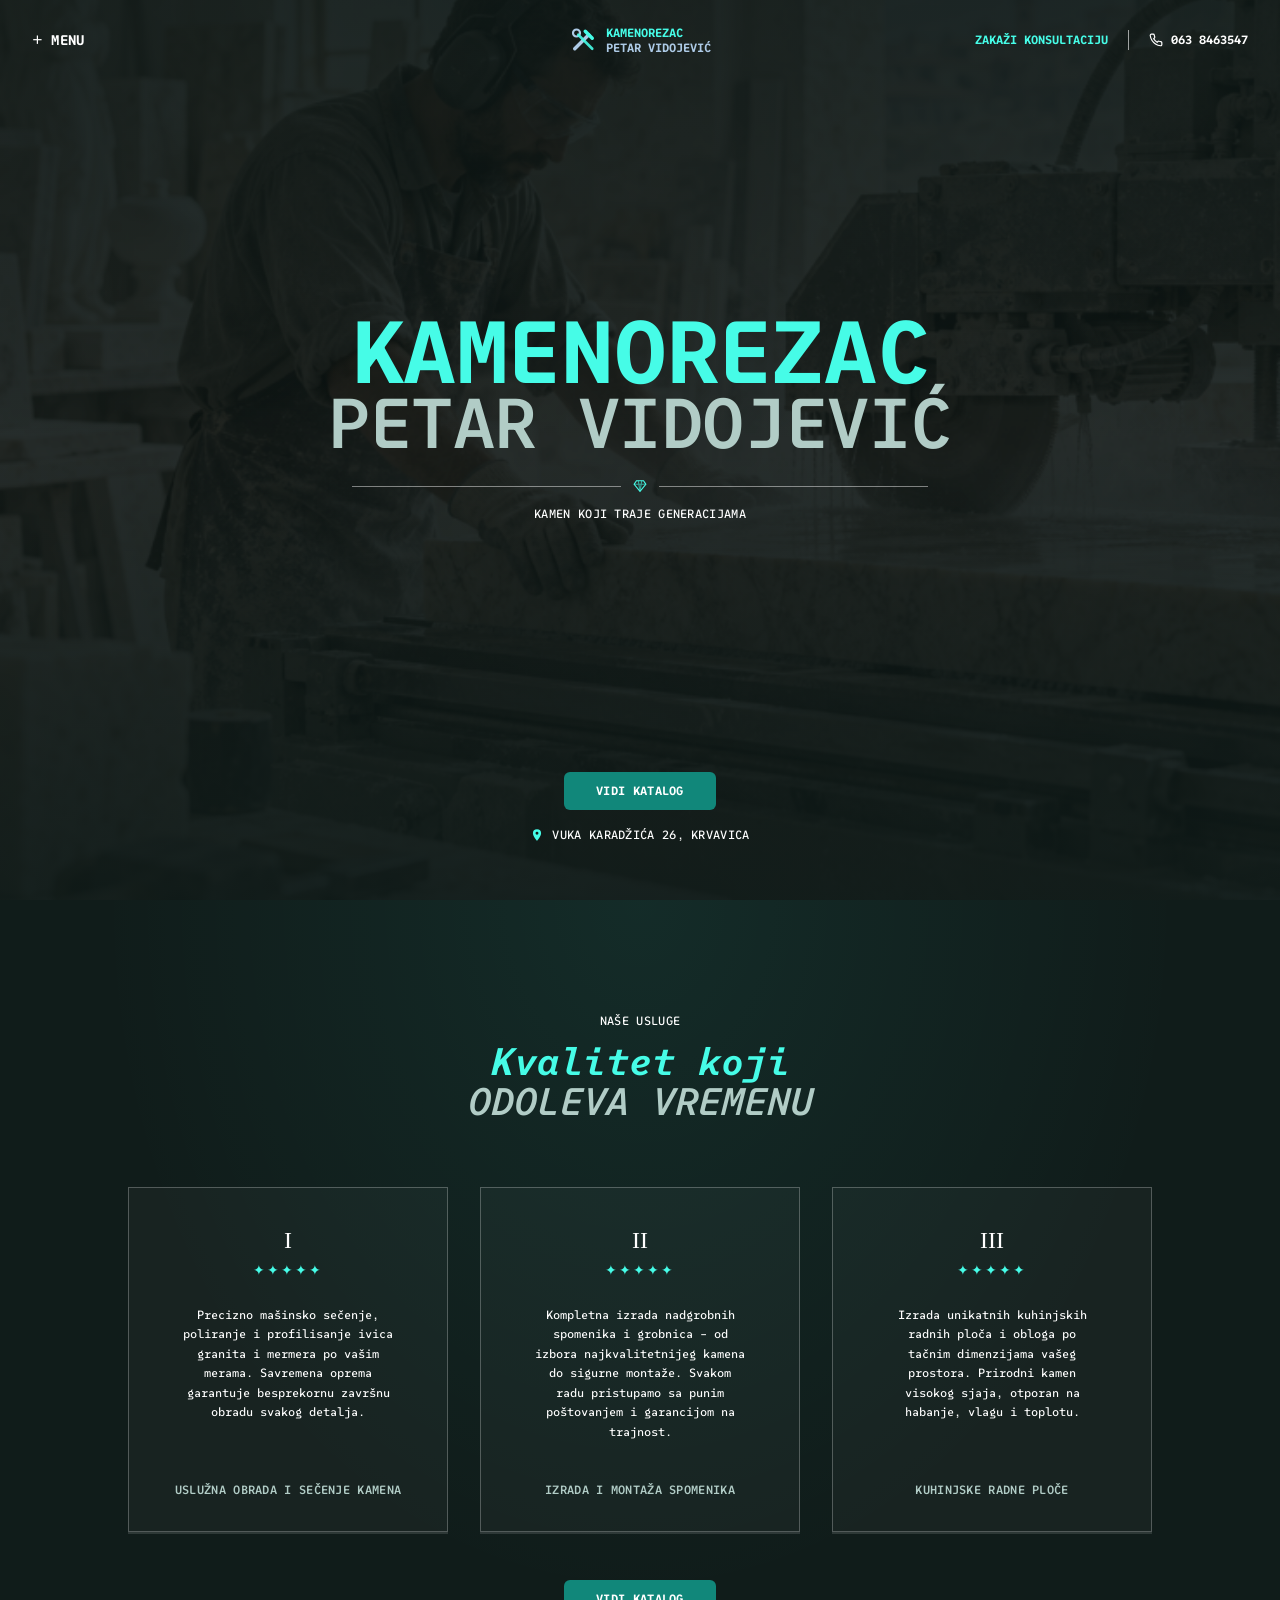
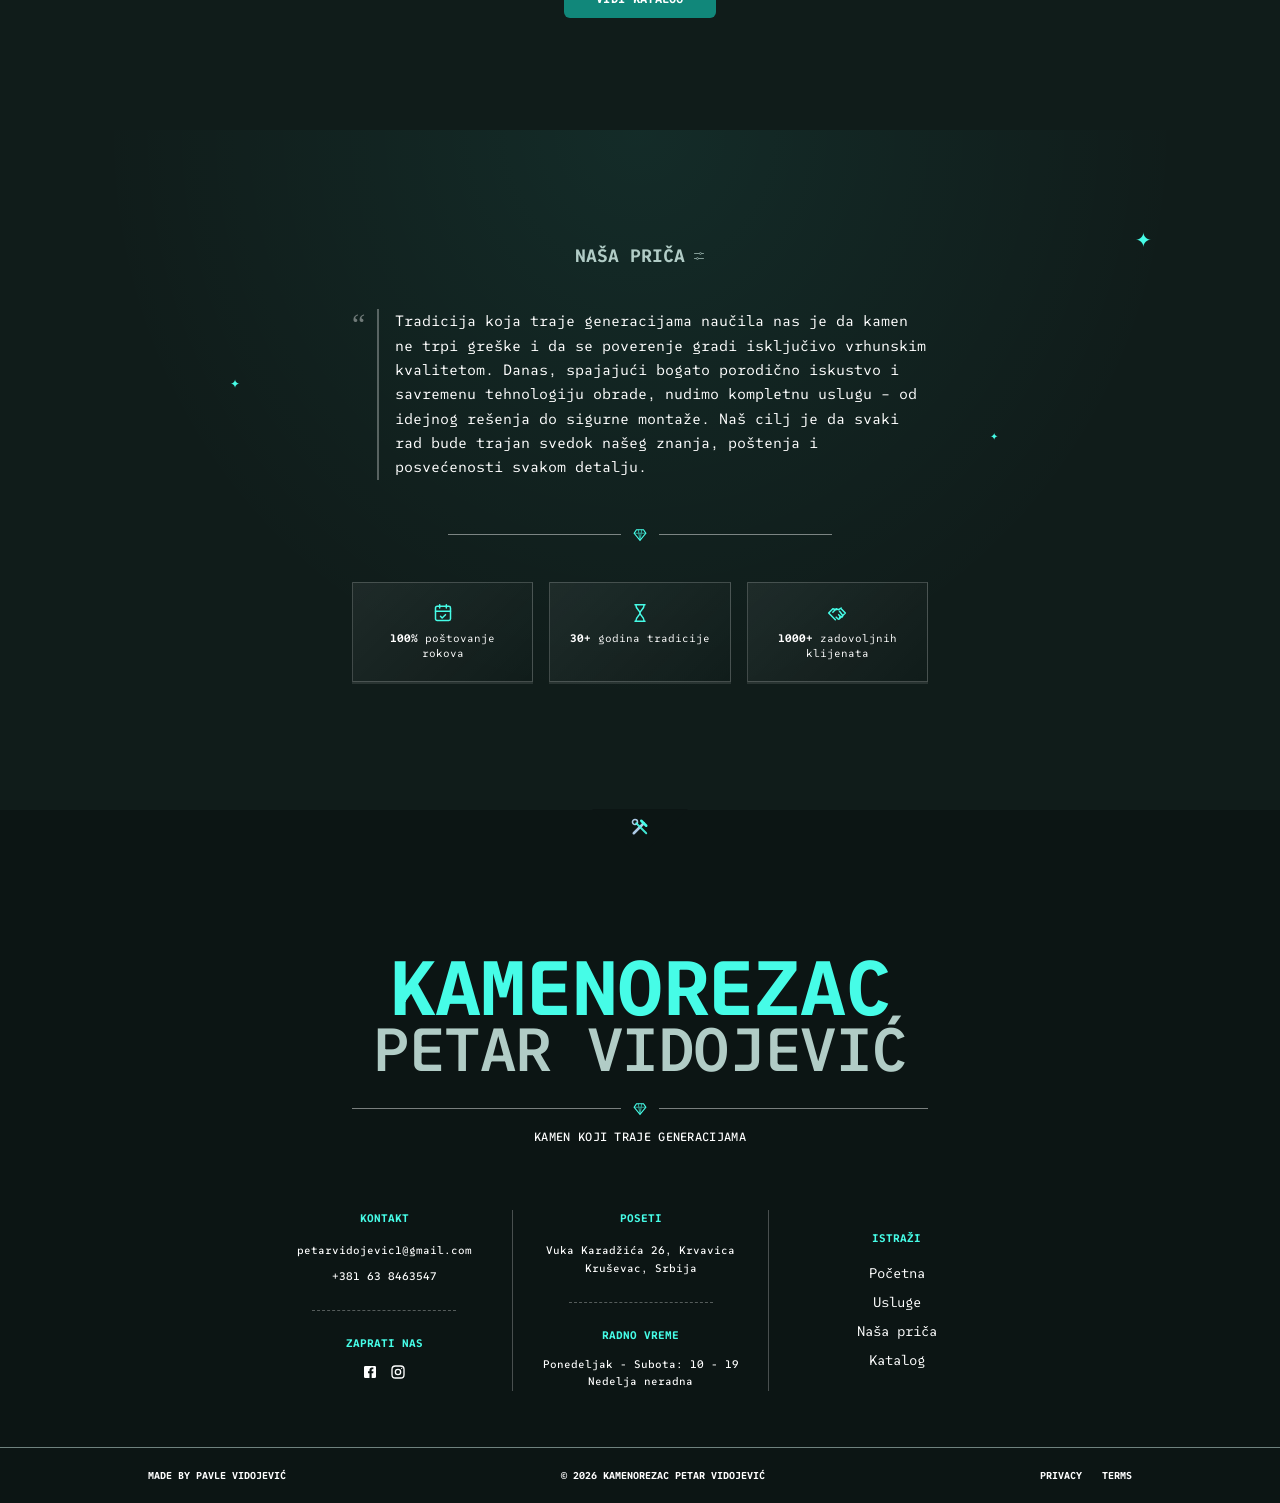
==== index.html @ 4278f251 "Initial Commit" ====
<!DOCTYPE html>
<html lang="sr">
<head>
  <meta charset="UTF-8">
  <meta name="viewport" content="width=device-width, initial-scale=1">
  <title>Kamenorezac Petar Vidojević | Krvavica</title>
  <meta name="description" content="Kamenorezačka radnja Petar Vidojević – kamen koji traje generacijama. Vuka Karadžića 26, Krvavica.">
  <link rel="preconnect" href="https://fonts.googleapis.com">
  <link rel="preconnect" href="https://fonts.gstatic.com" crossorigin>
  <link href="https://fonts.googleapis.com/css2?family=SUSE+Mono:ital,wght@0,100..800;1,100..800&display=swap" rel="stylesheet">
  <link rel="stylesheet" href="css/style.css">
</head>
<body>
<svg class="sprite" aria-hidden="true" focusable="false">
  <symbol id="i-phone" viewBox="0 0 24 24" fill="none" stroke="currentColor" stroke-width="2"><path d="M22 16.9v3a2 2 0 0 1-2.2 2 19.8 19.8 0 0 1-8.6-3.1 19.5 19.5 0 0 1-6-6A19.8 19.8 0 0 1 2.1 4.2 2 2 0 0 1 4.1 2h3a2 2 0 0 1 2 1.7c.1 1 .4 1.9.7 2.8a2 2 0 0 1-.5 2.1L8 9.9a16 16 0 0 0 6 6l1.3-1.3a2 2 0 0 1 2.1-.4c.9.3 1.8.6 2.8.7a2 2 0 0 1 1.7 2z"/></symbol>
  <symbol id="i-diamond" viewBox="0 0 24 24" fill="none" stroke="currentColor" stroke-width="2"><path d="M6 3h12l4 6-10 12L2 9z"/><path d="M2 9h20M9 3l3 18M15 3l-3 18" opacity=".6"/></symbol>
  <symbol id="i-tools" viewBox="0 0 32 32" fill="none" stroke-linecap="round"><path d="M6 26 22 10" stroke="#ADCAE6" stroke-width="4"/><path d="M18 6l8 8" stroke="#46FCE7" stroke-width="4"/><circle cx="8" cy="8" r="4" stroke="#ADCAE6" stroke-width="2.5"/><path d="M26 26 10 10" stroke="#46FCE7" stroke-width="3" opacity=".9"/></symbol>
  <symbol id="i-pin" viewBox="0 0 24 24" fill="currentColor"><path d="M12 2a7 7 0 0 0-7 7c0 5 7 13 7 13s7-8 7-13a7 7 0 0 0-7-7zm0 9.5A2.5 2.5 0 1 1 12 6.5a2.5 2.5 0 0 1 0 5z"/></symbol>
  <symbol id="i-back" viewBox="0 0 24 24" fill="none" stroke="currentColor" stroke-width="2" stroke-linecap="round" stroke-linejoin="round"><path d="M9 14 4 9l5-5"/><path d="M4 9h10a6 6 0 0 1 0 12h-3"/></symbol>
  <symbol id="i-sliders" viewBox="0 0 24 24" fill="none" stroke="currentColor" stroke-width="2" stroke-linecap="round"><path d="M3 7h10M17 7h4M3 17h4M11 17h10"/><circle cx="15" cy="7" r="2"/><circle cx="9" cy="17" r="2"/></symbol>
  <symbol id="i-calendar" viewBox="0 0 24 24" fill="none" stroke="currentColor" stroke-width="1.8" stroke-linecap="round" stroke-linejoin="round"><rect x="3" y="4" width="18" height="17" rx="2"/><path d="M8 2v4M16 2v4M3 10h18M9 16l2 2 4-4"/></symbol>
  <symbol id="i-hourglass" viewBox="0 0 24 24" fill="none" stroke="currentColor" stroke-width="1.8" stroke-linecap="round" stroke-linejoin="round"><path d="M6 2h12M6 22h12M7 2c0 6 5 7 5 10s-5 4-5 10M17 2c0 6-5 7-5 10s5 4 5 10"/></symbol>
  <symbol id="i-handshake" viewBox="0 0 24 24" fill="none" stroke="currentColor" stroke-width="1.8" stroke-linecap="round" stroke-linejoin="round"><path d="M11 17l2 2a1.4 1.4 0 0 0 2-2M14 14l2.5 2.5a1.4 1.4 0 0 0 2-2L15 10M7 11l4-4 3 1 3-2M2 12l5-5 4 1M22 12l-5-5M2 12l8 8M22 12l-6 6"/></symbol>
  <symbol id="i-fb" viewBox="0 0 24 24" fill="currentColor"><path d="M5 3h14a2 2 0 0 1 2 2v14a2 2 0 0 1-2 2h-4.5v-7h2.3l.4-3h-2.7V9.3c0-.9.3-1.4 1.5-1.4H17V5.2c-.3 0-1.1-.1-2.1-.1-2.2 0-3.700 1.300-3.700 3.800V11H9v3h2.200v7H5a2 2 0 0 1-2-2V5a2 2 0 0 1 2-2z"/></symbol>
  <symbol id="i-ig" viewBox="0 0 24 24" fill="none" stroke="currentColor" stroke-width="2"><rect x="3" y="3" width="18" height="18" rx="5"/><circle cx="12" cy="12" r="4"/><circle cx="17.5" cy="6.5" r="1" fill="currentColor" stroke="none"/></symbol>
</svg>
  <header class="nav">
    <nav class="nav__inner" aria-label="Glavna navigacija">
      <button id="menu-btn" class="nav__menu-btn" type="button" aria-expanded="false" aria-controls="menu-panel">
        <span class="nav__plus" aria-hidden="true">+</span><span>Menu</span>
      </button>

      <a href="#top" class="logo" aria-label="Kamenorezac Petar Vidojević – početak">
        <svg class="icon" aria-hidden="true"><use href="#i-tools"/></svg>
        <span class="logo__text"><span class="logo__l1">Kamenorezac</span><span class="logo__l2">Petar Vidojević</span></span>
      </a>

      <div class="nav__right">
        <span class="nav__book">Zakaži konsultaciju</span>
        <span class="nav__sep" aria-hidden="true"></span>
        <a href="tel:+381638463547" class="nav__phone"><svg class="icon" aria-hidden="true"><use href="#i-phone"/></svg> 063 8463547</a>
      </div>
      <a href="tel:+381638463547" class="nav__phone-icon" aria-label="Pozovi 063 8463547"><svg class="icon" aria-hidden="true"><use href="#i-phone"/></svg></a>
    </nav>
  </header>

  <aside id="menu-panel" class="drawer" aria-hidden="true" aria-label="Meni">
    <div class="drawer__head">
      <span class="nav__menu-btn"><span class="nav__plus" aria-hidden="true">+</span> Menu</span>
      <button id="menu-close" class="drawer__close" type="button" aria-label="Zatvori meni"><svg class="icon" aria-hidden="true"><use href="#i-back"/></svg></button>
    </div>
    <ul class="drawer__list">
      <li class="menu-link"><a href="#usluge">Usluge</a></li>
      <li class="menu-link"><a href="#nasaprica">Naša priča</a></li>
      <li class="menu-link"><a href="#kontakt">Kontakt</a></li>
      <li class="menu-link"><a href="katalog.html">Katalog</a></li>
    </ul>
  </aside>

  <main id="top">

    <section class="hero">
      <img src="images/hero.png" alt="Kamenorezac Petar Vidojević seče kamenu ploču na mašini" class="hero__img">
      <div class="hero__shade"></div>

      <div class="hero__content">
        <h1 class="brand-title"><span class="brand-title__l1">Kamenorezac</span><span class="brand-title__l2">Petar Vidojević</span></h1>
        <div class="divider" aria-hidden="true"><svg class="icon" aria-hidden="true"><use href="#i-diamond"/></svg></div>
        <p class="tagline">Kamen koji traje generacijama</p>
      </div>

      <div class="hero__bottom">
        <a href="katalog.html" class="btn">Vidi katalog</a>
        <p class="hero__place"><svg class="icon" aria-hidden="true"><use href="#i-pin"/></svg> Vuka Karadžića 26, Krvavica</p>
      </div>
    </section>

    <section id="usluge" class="section">
      <div class="glow" aria-hidden="true"></div>
      <div class="container">
        <header class="section-head">
          <p class="eyebrow">Naše usluge</p>
          <h2 class="heading-italic"><span>Kvalitet koji</span><span>odoleva vremenu</span></h2>
        </header>
        <div class="services">
        <article class="card service">
          <span class="service__num" aria-hidden="true">I</span>
          <span class="service__stars" aria-hidden="true">✦✦✦✦✦</span>
          <p class="service__text">Precizno mašinsko sečenje, poliranje i profilisanje ivica granita i mermera po vašim merama. Savremena oprema garantuje besprekornu završnu obradu svakog detalja.</p>
          <h3 class="service__title">Uslužna obrada i sečenje kamena</h3>
        </article>
        <article class="card service">
          <span class="service__num" aria-hidden="true">II</span>
          <span class="service__stars" aria-hidden="true">✦✦✦✦✦</span>
          <p class="service__text">Kompletna izrada nadgrobnih spomenika i grobnica – od izbora najkvalitetnijeg kamena do sigurne montaže. Svakom radu pristupamo sa punim poštovanjem i garancijom na trajnost.</p>
          <h3 class="service__title">Izrada i montaža spomenika</h3>
        </article>
        <article class="card service">
          <span class="service__num" aria-hidden="true">III</span>
          <span class="service__stars" aria-hidden="true">✦✦✦✦✦</span>
          <p class="service__text">Izrada unikatnih kuhinjskih radnih ploča i obloga po tačnim dimenzijama vašeg prostora. Prirodni kamen visokog sjaja, otporan na habanje, vlagu i toplotu.</p>
          <h3 class="service__title">Kuhinjske radne ploče</h3>
        </article>
        </div>
        <div class="section-cta"><a href="katalog.html" class="btn">Vidi katalog</a></div>
      </div>
    </section>

    <section id="nasaprica" class="section story">
      <div class="glow" aria-hidden="true"></div>
      <span class="spark spark--1" aria-hidden="true">✦</span>
      <span class="spark spark--2" aria-hidden="true">✦</span>
      <span class="spark spark--3" aria-hidden="true">✦</span>
      <div class="container">
        <h2 class="story__title">Naša priča <svg class="icon" aria-hidden="true"><use href="#i-sliders"/></svg></h2>
        <div class="story__wrap">
          <span class="story__mark" aria-hidden="true">“</span>
          <blockquote class="story__quote">Tradicija koja traje generacijama naučila nas je da kamen ne trpi greške i da se poverenje gradi isključivo vrhunskim kvalitetom. Danas, spajajući bogato porodično iskustvo i savremenu tehnologiju obrade, nudimo kompletnu uslugu – od idejnog rešenja do sigurne montaže. Naš cilj je da svaki rad bude trajan svedok našeg znanja, poštenja i posvećenosti svakom detalju.</blockquote>
        </div>
        <div class="divider divider--narrow" aria-hidden="true"><svg class="icon" aria-hidden="true"><use href="#i-diamond"/></svg></div>
        <div class="stats">
        <div class="stat"><svg class="icon" aria-hidden="true"><use href="#i-calendar"/></svg><p><strong>100%</strong> poštovanje rokova</p></div>
        <div class="stat"><svg class="icon" aria-hidden="true"><use href="#i-hourglass"/></svg><p><strong>30+</strong> godina tradicije</p></div>
        <div class="stat"><svg class="icon" aria-hidden="true"><use href="#i-handshake"/></svg><p><strong>1000+</strong> zadovoljnih klijenata</p></div>
        </div>
      </div>
    </section>
  </main>

  <footer id="kontakt" class="footer">
    <div class="footer__notch" aria-hidden="true"><svg class="icon" aria-hidden="true"><use href="#i-tools"/></svg></div>

    <div class="footer__top">
      <div class="footer__brand">
        <p class="brand-title brand-title--sm"><span class="brand-title__l1">Kamenorezac</span><span class="brand-title__l2">Petar Vidojević</span></p>
        <div class="divider" aria-hidden="true"><svg class="icon" aria-hidden="true"><use href="#i-diamond"/></svg></div>
        <p class="tagline">Kamen koji traje generacijama</p>
      </div>

      <div class="footer__cols">
        <div class="footer__col">
          <h2 class="footer__label">Kontakt</h2>
          <a href="mailto:petarvidojevic1@gmail.com" class="footer__text">petarvidojevic1@gmail.com</a>
          <a href="tel:+381638463547" class="footer__text">+381 63 8463547</a>
          <hr class="footer__rule">
          <h2 class="footer__label">Zaprati nas</h2>
          <div class="footer__social">
            <a href="#" aria-label="Facebook"><svg class="icon" aria-hidden="true"><use href="#i-fb"/></svg></a>
            <a href="#" aria-label="Instagram"><svg class="icon" aria-hidden="true"><use href="#i-ig"/></svg></a>
          </div>
        </div>

        <div class="footer__col">
          <h2 class="footer__label">Poseti</h2>
          <address class="footer__text">Vuka Karadžića 26, Krvavica<br>Kruševac, Srbija</address>
          <hr class="footer__rule">
          <h2 class="footer__label">Radno vreme</h2>
          <p class="footer__text">Ponedeljak - Subota: 10 - 19<br>Nedelja neradna</p>
        </div>

        <nav class="footer__col footer__col--center" aria-label="Istraži">
          <h2 class="footer__label">Istraži</h2>
          <ul class="footer__nav">
            <li><a href="#top">Početna</a></li>
            <li><a href="#usluge">Usluge</a></li>
            <li><a href="#nasaprica">Naša priča</a></li>
            <li><a href="katalog.html">Katalog</a></li>
          </ul>
        </nav>
      </div>
    </div>

    <div class="footer__bar">
      <div class="footer__bar-inner">
        <span>Made by Pavle Vidojević</span>
        <span>© <span id="year">2026</span> Kamenorezac Petar Vidojević</span>
        <span class="footer__links"><a href="#">Privacy</a><a href="#">Terms</a></span>
      </div>
    </div>
  </footer>

  <script src="js/main.js"></script>
</body>
</html>
---- css/style.css ----
/* ==========================================================
   Kamenorezac Petar Vidojević – zajednički stilovi + Home
   ========================================================== */

:root {
  --aqua: #46FCE7;
  --pine: #1C3531;
  --ink: #101C1A;
  --mist: #B1CCC6;
  --sky: #ADCAE6;
  --btn: #11877A;
  --footer: #0C1514;
  --line: rgba(255, 255, 255, .25);
}

/* ---------- Reset / osnova ---------- */
*, *::before, *::after { box-sizing: border-box; margin: 0; padding: 0; }
html { scroll-behavior: smooth; }
body {
  min-height: 100vh;
  font-family: 'SUSE Mono', ui-monospace, monospace;
  line-height: 1.5;
  background: var(--pine);
  color: #fff;
}
a { color: inherit; text-decoration: none; transition: color .2s; }
button { font: inherit; color: inherit; background: none; border: 0; cursor: pointer; transition: color .2s; }
a:hover, button:hover { color: var(--aqua); }
ul { list-style: none; }
address { font-style: normal; }
h1, h2, h3 { font-size: inherit; font-weight: inherit; }
hr { border: 0; }
img, svg { display: block; }
section[id] { scroll-margin-top: 80px; }
:focus-visible { outline: 2px solid var(--aqua); outline-offset: 3px; }
.is-current { color: var(--aqua); }

.sprite { position: absolute; width: 0; height: 0; overflow: hidden; }
.icon { width: 1em; height: 1em; flex-shrink: 0; }

/* ---------- Višekratne komponente ---------- */
.section { position: relative; background: var(--ink); }
.glow {
  position: absolute; inset: 0; pointer-events: none;
  background: radial-gradient(ellipse at top, rgba(70, 252, 231, .07), transparent 60%);
}
.container { position: relative; max-width: 72rem; margin: 0 auto; padding: 5rem 1.25rem; }
.section-head { text-align: center; }
.eyebrow { font-size: .6875rem; font-weight: 500; text-transform: uppercase; letter-spacing: .025em; }

.heading-italic { margin-top: .75rem; font-style: italic; line-height: 1.05; }
.heading-italic span { display: block; font-size: clamp(1.6rem, 5vw, 2.4rem); }
.heading-italic span:first-child { font-weight: 700; color: var(--aqua); }
.heading-italic span:last-child { font-weight: 600; text-transform: uppercase; color: var(--mist); }
.heading-italic--lg span { font-size: clamp(1.8rem, 6vw, 3rem); }

.btn {
  display: inline-block; padding: .625rem 2rem; border-radius: 6px;
  background: var(--btn); color: #fff;
  font-size: .75rem; font-weight: 700; text-transform: uppercase; letter-spacing: .025em;
  transition: background .2s, color .2s;
}
.btn:hover { background: var(--aqua); color: var(--ink); }
.section-cta { display: flex; justify-content: center; margin-top: 3rem; }

.divider { display: flex; align-items: center; gap: .75rem; width: 100%; max-width: 28rem; margin-top: 1.5rem; }
.divider::before, .divider::after { content: ""; flex: 1; height: 1px; background: rgba(255, 255, 255, .45); }
.divider .icon { width: .875rem; height: .875rem; color: var(--aqua); }
.divider--narrow { max-width: 24rem; margin: 3rem auto 0; }

.brand-title { font-weight: 700; text-transform: uppercase; line-height: .9; letter-spacing: -.025em; }
.brand-title span { display: block; }
.brand-title__l1 { font-size: clamp(2.1rem, 9.5vw, 5.5rem); color: var(--aqua); }
.brand-title__l2 { font-size: clamp(1.6rem, 7.4vw, 4.4rem); font-weight: 600; color: var(--mist); }
.brand-title--sm .brand-title__l1 { font-size: clamp(2.1rem, 9.5vw, 4.8rem); }
.brand-title--sm .brand-title__l2 { font-size: clamp(1.6rem, 7.4vw, 3.8rem); }
.tagline { margin-top: .75rem; font-size: .75rem; font-weight: 500; text-transform: uppercase; letter-spacing: .025em; }

.card {
  display: flex; flex-direction: column;
  border: 1px solid var(--line); background: rgba(255, 255, 255, .03);
  box-shadow: 0 2px 0 rgba(255, 255, 255, .12);
}

/* ---------- Navigacija (nije fiksirana) ---------- */
.nav { position: absolute; top: 0; left: 0; right: 0; z-index: 50; }
.nav__inner {
  position: relative; display: flex; align-items: center; justify-content: space-between;
  height: 4rem; max-width: 90rem; margin: 0 auto; padding: 0 1.25rem;
}
.nav__menu-btn {
  display: flex; align-items: center; gap: .5rem;
  font-size: .75rem; font-weight: 700; text-transform: uppercase; letter-spacing: .025em;
}
.nav__plus { font-size: 1.125rem; font-weight: 400; line-height: 1; }

.logo { position: absolute; left: 50%; transform: translateX(-50%); display: flex; align-items: center; gap: .5rem; }
.logo .icon { width: 1.5rem; height: 1.5rem; }
.logo__text { font-size: .625rem; font-weight: 700; line-height: 1.25; text-transform: uppercase; }
.logo__text span { display: block; }
.logo__l1 { color: var(--aqua); }
.logo__l2 { color: var(--sky); }

.nav__right { display: none; align-items: center; gap: 1.25rem; font-size: .75rem; font-weight: 700; text-transform: uppercase; }
.nav__book { color: var(--aqua); }
.nav__sep { width: 1px; height: 1.25rem; background: rgba(255, 255, 255, .6); }
.nav__phone { display: flex; align-items: center; gap: .5rem; }
.nav__phone .icon { width: .875rem; height: .875rem; }
.nav__phone-icon { display: block; }
.nav__phone-icon .icon { width: 1.25rem; height: 1.25rem; }

/* ---------- Bočni meni (samo sa leve strane, glass) ---------- */
.drawer {
  position: fixed; top: 0; left: 0; z-index: 60;
  height: 100vh; height: 100svh; width: min(320px, 85vw);
  background: rgba(16, 28, 26, .55);
  -webkit-backdrop-filter: blur(18px) saturate(140%);
  backdrop-filter: blur(18px) saturate(140%);
  border-right: 1px solid rgba(255, 255, 255, .12);
  box-shadow: 8px 0 32px rgba(0, 0, 0, .25);
  transform: translateX(-100%); visibility: hidden;
  transition: transform .45s cubic-bezier(.22, 1, .36, 1), visibility 0s linear .45s;
}
.drawer.open { transform: translateX(0); visibility: visible; transition: transform .45s cubic-bezier(.22, 1, .36, 1), visibility 0s; }
.drawer__head { display: flex; align-items: center; justify-content: space-between; height: 4rem; padding: 0 1.25rem; }
.drawer__close .icon { width: 1rem; height: 1rem; }
.drawer__list {
  display: flex; flex-direction: column; align-items: center; gap: 2.25rem; margin-top: 4rem;
  font-size: 1.125rem; font-weight: 700; text-transform: uppercase; letter-spacing: .025em;
}
.menu-link { opacity: 0; transform: translateX(-12px); transition: transform .4s ease, opacity .4s ease; }
.drawer.open .menu-link { opacity: 1; transform: none; }
.drawer.open .menu-link:nth-child(1) { transition-delay: .12s; }
.drawer.open .menu-link:nth-child(2) { transition-delay: .18s; }
.drawer.open .menu-link:nth-child(3) { transition-delay: .24s; }
.drawer.open .menu-link:nth-child(4) { transition-delay: .30s; }

/* ---------- Hero ---------- */
.hero { position: relative; display: flex; align-items: center; justify-content: center; overflow: hidden; min-height: 100vh; min-height: 100svh; }
.hero__img { position: absolute; inset: 0; width: 100%; height: 100%; object-fit: cover; object-position: 30% center; }
.hero__shade {
  position: absolute; inset: 0;
  background: linear-gradient(to bottom, rgba(16, 28, 26, .4), transparent 50%, rgba(16, 28, 26, .7)), rgba(16, 28, 26, .6);
}
.hero__content {
  position: relative; z-index: 10; display: flex; flex-direction: column; align-items: center;
  width: 100%; max-width: 64rem; padding: 6rem 1.25rem 10rem; text-align: center;
}
.hero__bottom {
  position: absolute; left: 0; right: 0; bottom: 2.5rem; z-index: 10;
  display: flex; flex-direction: column; align-items: center; gap: 1rem; padding: 0 1.25rem;
}
.hero__place { display: flex; align-items: center; gap: .5rem; font-size: .75rem; font-weight: 500; text-transform: uppercase; letter-spacing: .025em; }
.hero__place .icon { width: .875rem; height: .875rem; color: var(--aqua); }

/* ---------- Usluge ---------- */
.services { display: grid; gap: 1.5rem; max-width: 64rem; margin: 3.5rem auto 0; }
.service { align-items: center; padding: 2.5rem 1.5rem 2rem; text-align: center; }
.service__num { font-family: serif; font-size: 1.5rem; font-weight: 300; line-height: 1; }
.service__stars { margin-top: .5rem; font-size: .875rem; letter-spacing: .15em; color: var(--aqua); }
.service__text { margin-top: 1.5rem; max-width: 30ch; font-size: .6875rem; font-weight: 500; line-height: 1.625; }
.service__title { margin-top: auto; padding-top: 2.5rem; font-size: .6875rem; font-weight: 600; text-transform: uppercase; letter-spacing: .025em; color: var(--mist); }

/* ---------- Naša priča ---------- */
.story { overflow: hidden; }
.story .container { max-width: 48rem; padding-bottom: 7rem; }
.story__title { display: flex; align-items: center; justify-content: center; gap: .5rem; font-size: 1rem; font-weight: 700; text-transform: uppercase; color: var(--mist); }
.story__title .icon { width: .75rem; height: .75rem; opacity: .7; }
.story__wrap { display: flex; gap: .75rem; max-width: 36rem; margin: 2.5rem auto 0; }
.story__mark { font-family: serif; font-size: 1.875rem; line-height: 1; color: rgba(255, 255, 255, .4); user-select: none; }
.story__quote { padding-left: 1rem; border-left: 2px solid rgba(255, 255, 255, .3); font-size: .875rem; line-height: 1.625; }
.stats { display: grid; gap: 1rem; max-width: 36rem; margin: 2.5rem auto 0; }
.stat {
  display: flex; flex-direction: column; align-items: center; gap: .5rem; padding: 1.25rem 1rem; text-align: center;
  border: 1px solid rgba(255, 255, 255, .2); background: linear-gradient(135deg, rgba(255, 255, 255, .06), transparent);
  box-shadow: 0 2px 0 rgba(255, 255, 255, .1);
}
.stat .icon { width: 1.25rem; height: 1.25rem; color: var(--aqua); }
.stat p { font-size: .625rem; line-height: 1.375; }
.spark { display: none; position: absolute; color: var(--aqua); pointer-events: none; }
.spark--1 { right: 10%; top: 14%; font-size: 1.25rem; }
.spark--2 { left: 18%; top: 36%; font-size: .75rem; }
.spark--3 { right: 22%; top: 44%; font-size: .625rem; }

/* ---------- Footer / Kontakt ---------- */
.footer { position: relative; background: var(--footer); }
.footer__notch {
  position: absolute; top: 0; left: 50%; z-index: 10; display: flex; justify-content: center;
  width: 6rem; height: 3rem; padding-top: .5rem; background: var(--footer);
  transform: translate(-50%, -1px); clip-path: polygon(0 0, 100% 0, 50% 100%);
}
.footer__notch .icon { width: 1.25rem; height: 1.25rem; }
.footer__top { max-width: 64rem; margin: 0 auto; padding: 7rem 1.25rem 0; }
.footer__brand { display: flex; flex-direction: column; align-items: center; text-align: center; }
.footer__cols { display: grid; max-width: 48rem; margin: 4rem auto 0; text-align: center; }
.footer__col { display: flex; flex-direction: column; align-items: center; padding: 2rem 1.5rem; }
.footer__col + .footer__col { border-top: 1px solid var(--line); }
.footer__col--center { justify-content: center; }
.footer__label { font-size: .6875rem; font-weight: 700; text-transform: uppercase; color: var(--aqua); }
.footer__text { margin-top: 1rem; font-size: .6875rem; font-weight: 500; line-height: 1.625; }
.footer__text + .footer__text { margin-top: .5rem; }
.footer__rule { width: 9rem; margin: 1.5rem 0; border-top: 1px dashed rgba(255, 255, 255, .3); }
.footer__rule + .footer__label + .footer__text { margin-top: .75rem; }
.footer__social { display: flex; gap: .75rem; margin-top: .75rem; }
.footer__social .icon { width: 1rem; height: 1rem; }
.footer__nav { display: flex; flex-direction: column; gap: .5rem; margin-top: 1rem; font-size: .875rem; }
.footer__bar { margin-top: 3.5rem; border-top: 1px solid rgba(177, 204, 198, .6); }
.footer__bar-inner {
  display: flex; flex-direction: column; align-items: center; gap: .75rem;
  max-width: 64rem; margin: 0 auto; padding: 1.25rem; font-size: .625rem; font-weight: 700; text-transform: uppercase;
}
.footer__links { display: flex; gap: 1.25rem; }

/* ---------- Responzivno ---------- */
@media (min-width: 640px) {
  .stats { grid-template-columns: repeat(3, 1fr); }
}
@media (min-width: 768px) {
  .eyebrow, .tagline, .service__text, .service__title { font-size: .75rem; }
  .container { padding-top: 7rem; padding-bottom: 7rem; }
  .story .container { padding-bottom: 8rem; }
  .nav__inner { height: 5rem; padding: 0 2rem; }
  .nav__menu-btn { font-size: .875rem; }
  .nav__right { display: flex; }
  .nav__phone-icon { display: none; }
  .logo .icon { width: 1.75rem; height: 1.75rem; }
  .logo__text { font-size: .75rem; }
  .drawer__head { height: 5rem; padding: 0 2rem; }
  .divider { max-width: 36rem; }
  .divider--narrow { max-width: 24rem; }
  .hero__bottom { bottom: 3.5rem; }
  .services { grid-template-columns: repeat(3, 1fr); gap: 2rem; margin-top: 4rem; }
  .story__title { font-size: 1.125rem; }
  .story__quote { font-size: .9375rem; }
  .stat p { font-size: .6875rem; }
  .spark { display: block; }
  .footer__top { padding-top: 9rem; }
  .footer__cols { grid-template-columns: repeat(3, 1fr); }
  .footer__col { padding: 0 1.5rem; }
  .footer__col + .footer__col { border-top: 0; border-left: 1px solid var(--line); }
  .footer__bar-inner { flex-direction: row; justify-content: space-between; }
}

@media (prefers-reduced-motion: reduce) {
  html { scroll-behavior: auto; }
  .drawer, .menu-link { transition: none !important; }
}
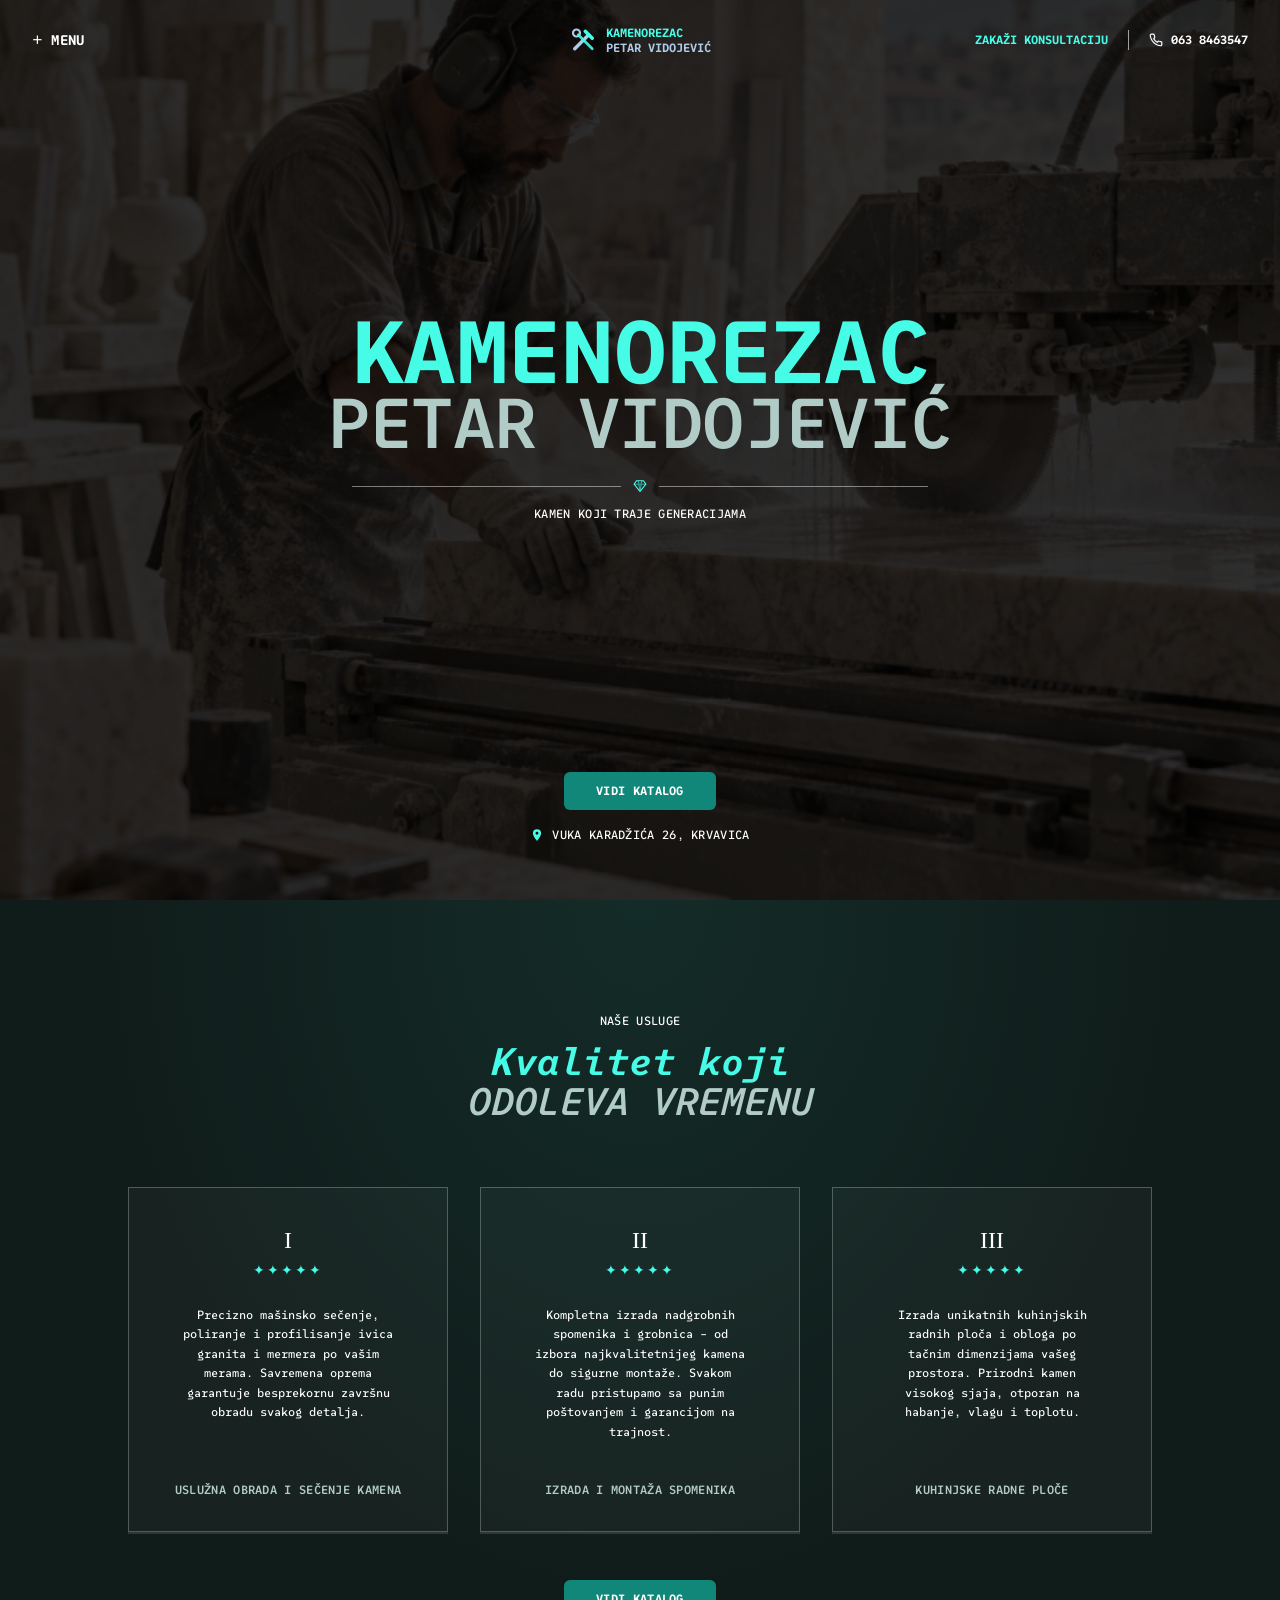
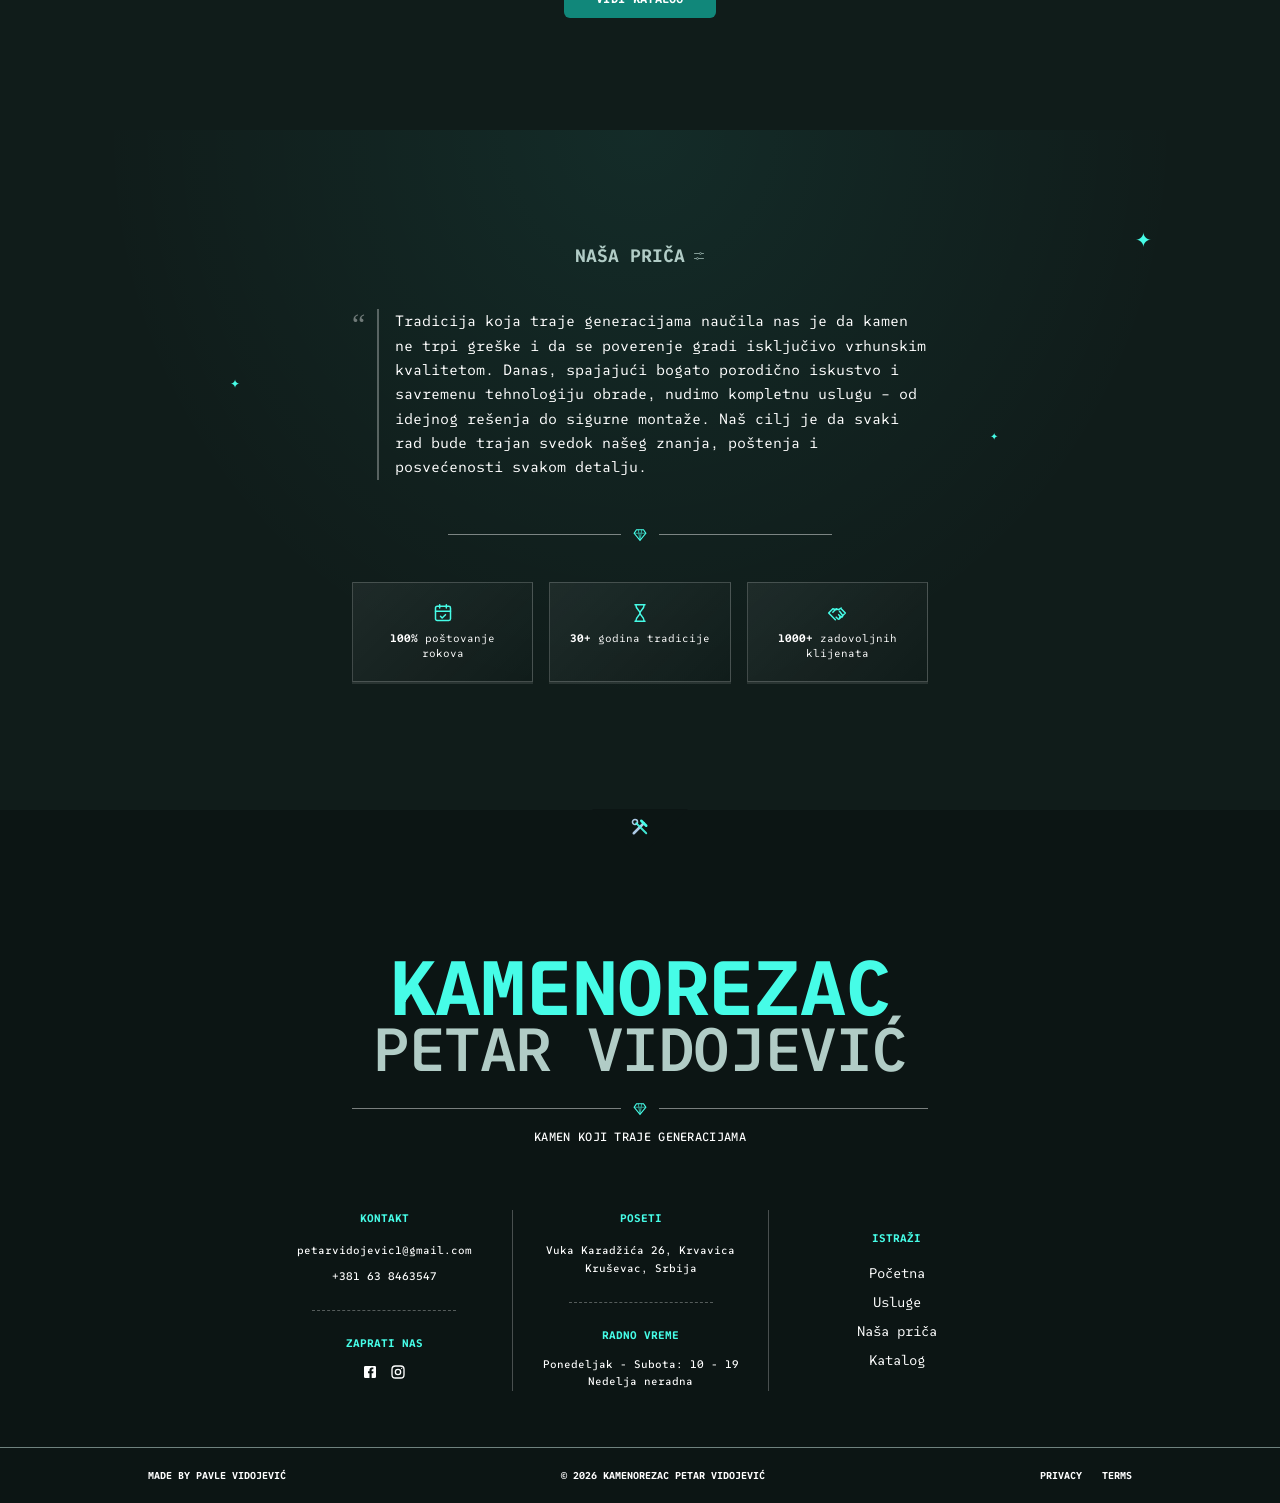
==== commit a7a69104: "Izmena za pozadinu" ====
--- a/index.html
+++ b/index.html
@@ -1,29 +1,74 @@
 <!DOCTYPE html>
 <html lang="sr">
+
 <head>
   <meta charset="UTF-8">
   <meta name="viewport" content="width=device-width, initial-scale=1">
   <title>Kamenorezac Petar Vidojević | Krvavica</title>
-  <meta name="description" content="Kamenorezačka radnja Petar Vidojević – kamen koji traje generacijama. Vuka Karadžića 26, Krvavica.">
+  <meta name="description"
+    content="Kamenorezačka radnja Petar Vidojević – kamen koji traje generacijama. Vuka Karadžića 26, Krvavica.">
   <link rel="preconnect" href="https://fonts.googleapis.com">
   <link rel="preconnect" href="https://fonts.gstatic.com" crossorigin>
-  <link href="https://fonts.googleapis.com/css2?family=SUSE+Mono:ital,wght@0,100..800;1,100..800&display=swap" rel="stylesheet">
+  <link href="https://fonts.googleapis.com/css2?family=SUSE+Mono:ital,wght@0,100..800;1,100..800&display=swap"
+    rel="stylesheet">
   <link rel="stylesheet" href="css/style.css">
 </head>
+
 <body>
-<svg class="sprite" aria-hidden="true" focusable="false">
-  <symbol id="i-phone" viewBox="0 0 24 24" fill="none" stroke="currentColor" stroke-width="2"><path d="M22 16.9v3a2 2 0 0 1-2.2 2 19.8 19.8 0 0 1-8.6-3.1 19.5 19.5 0 0 1-6-6A19.8 19.8 0 0 1 2.1 4.2 2 2 0 0 1 4.1 2h3a2 2 0 0 1 2 1.7c.1 1 .4 1.9.7 2.8a2 2 0 0 1-.5 2.1L8 9.9a16 16 0 0 0 6 6l1.3-1.3a2 2 0 0 1 2.1-.4c.9.3 1.8.6 2.8.7a2 2 0 0 1 1.7 2z"/></symbol>
-  <symbol id="i-diamond" viewBox="0 0 24 24" fill="none" stroke="currentColor" stroke-width="2"><path d="M6 3h12l4 6-10 12L2 9z"/><path d="M2 9h20M9 3l3 18M15 3l-3 18" opacity=".6"/></symbol>
-  <symbol id="i-tools" viewBox="0 0 32 32" fill="none" stroke-linecap="round"><path d="M6 26 22 10" stroke="#ADCAE6" stroke-width="4"/><path d="M18 6l8 8" stroke="#46FCE7" stroke-width="4"/><circle cx="8" cy="8" r="4" stroke="#ADCAE6" stroke-width="2.5"/><path d="M26 26 10 10" stroke="#46FCE7" stroke-width="3" opacity=".9"/></symbol>
-  <symbol id="i-pin" viewBox="0 0 24 24" fill="currentColor"><path d="M12 2a7 7 0 0 0-7 7c0 5 7 13 7 13s7-8 7-13a7 7 0 0 0-7-7zm0 9.5A2.5 2.5 0 1 1 12 6.5a2.5 2.5 0 0 1 0 5z"/></symbol>
-  <symbol id="i-back" viewBox="0 0 24 24" fill="none" stroke="currentColor" stroke-width="2" stroke-linecap="round" stroke-linejoin="round"><path d="M9 14 4 9l5-5"/><path d="M4 9h10a6 6 0 0 1 0 12h-3"/></symbol>
-  <symbol id="i-sliders" viewBox="0 0 24 24" fill="none" stroke="currentColor" stroke-width="2" stroke-linecap="round"><path d="M3 7h10M17 7h4M3 17h4M11 17h10"/><circle cx="15" cy="7" r="2"/><circle cx="9" cy="17" r="2"/></symbol>
-  <symbol id="i-calendar" viewBox="0 0 24 24" fill="none" stroke="currentColor" stroke-width="1.8" stroke-linecap="round" stroke-linejoin="round"><rect x="3" y="4" width="18" height="17" rx="2"/><path d="M8 2v4M16 2v4M3 10h18M9 16l2 2 4-4"/></symbol>
-  <symbol id="i-hourglass" viewBox="0 0 24 24" fill="none" stroke="currentColor" stroke-width="1.8" stroke-linecap="round" stroke-linejoin="round"><path d="M6 2h12M6 22h12M7 2c0 6 5 7 5 10s-5 4-5 10M17 2c0 6-5 7-5 10s5 4 5 10"/></symbol>
-  <symbol id="i-handshake" viewBox="0 0 24 24" fill="none" stroke="currentColor" stroke-width="1.8" stroke-linecap="round" stroke-linejoin="round"><path d="M11 17l2 2a1.4 1.4 0 0 0 2-2M14 14l2.5 2.5a1.4 1.4 0 0 0 2-2L15 10M7 11l4-4 3 1 3-2M2 12l5-5 4 1M22 12l-5-5M2 12l8 8M22 12l-6 6"/></symbol>
-  <symbol id="i-fb" viewBox="0 0 24 24" fill="currentColor"><path d="M5 3h14a2 2 0 0 1 2 2v14a2 2 0 0 1-2 2h-4.5v-7h2.3l.4-3h-2.7V9.3c0-.9.3-1.4 1.5-1.4H17V5.2c-.3 0-1.1-.1-2.1-.1-2.2 0-3.700 1.300-3.700 3.800V11H9v3h2.200v7H5a2 2 0 0 1-2-2V5a2 2 0 0 1 2-2z"/></symbol>
-  <symbol id="i-ig" viewBox="0 0 24 24" fill="none" stroke="currentColor" stroke-width="2"><rect x="3" y="3" width="18" height="18" rx="5"/><circle cx="12" cy="12" r="4"/><circle cx="17.5" cy="6.5" r="1" fill="currentColor" stroke="none"/></symbol>
-</svg>
+  <svg class="sprite" aria-hidden="true" focusable="false">
+    <symbol id="i-phone" viewBox="0 0 24 24" fill="none" stroke="currentColor" stroke-width="2">
+      <path
+        d="M22 16.9v3a2 2 0 0 1-2.2 2 19.8 19.8 0 0 1-8.6-3.1 19.5 19.5 0 0 1-6-6A19.8 19.8 0 0 1 2.1 4.2 2 2 0 0 1 4.1 2h3a2 2 0 0 1 2 1.7c.1 1 .4 1.9.7 2.8a2 2 0 0 1-.5 2.1L8 9.9a16 16 0 0 0 6 6l1.3-1.3a2 2 0 0 1 2.1-.4c.9.3 1.8.6 2.8.7a2 2 0 0 1 1.7 2z" />
+    </symbol>
+    <symbol id="i-diamond" viewBox="0 0 24 24" fill="none" stroke="currentColor" stroke-width="2">
+      <path d="M6 3h12l4 6-10 12L2 9z" />
+      <path d="M2 9h20M9 3l3 18M15 3l-3 18" opacity=".6" />
+    </symbol>
+    <symbol id="i-tools" viewBox="0 0 32 32" fill="none" stroke-linecap="round">
+      <path d="M6 26 22 10" stroke="#ADCAE6" stroke-width="4" />
+      <path d="M18 6l8 8" stroke="#46FCE7" stroke-width="4" />
+      <circle cx="8" cy="8" r="4" stroke="#ADCAE6" stroke-width="2.5" />
+      <path d="M26 26 10 10" stroke="#46FCE7" stroke-width="3" opacity=".9" />
+    </symbol>
+    <symbol id="i-pin" viewBox="0 0 24 24" fill="currentColor">
+      <path
+        d="M12 2a7 7 0 0 0-7 7c0 5 7 13 7 13s7-8 7-13a7 7 0 0 0-7-7zm0 9.5A2.5 2.5 0 1 1 12 6.5a2.5 2.5 0 0 1 0 5z" />
+    </symbol>
+    <symbol id="i-back" viewBox="0 0 24 24" fill="none" stroke="currentColor" stroke-width="2" stroke-linecap="round"
+      stroke-linejoin="round">
+      <path d="M9 14 4 9l5-5" />
+      <path d="M4 9h10a6 6 0 0 1 0 12h-3" />
+    </symbol>
+    <symbol id="i-sliders" viewBox="0 0 24 24" fill="none" stroke="currentColor" stroke-width="2"
+      stroke-linecap="round">
+      <path d="M3 7h10M17 7h4M3 17h4M11 17h10" />
+      <circle cx="15" cy="7" r="2" />
+      <circle cx="9" cy="17" r="2" />
+    </symbol>
+    <symbol id="i-calendar" viewBox="0 0 24 24" fill="none" stroke="currentColor" stroke-width="1.8"
+      stroke-linecap="round" stroke-linejoin="round">
+      <rect x="3" y="4" width="18" height="17" rx="2" />
+      <path d="M8 2v4M16 2v4M3 10h18M9 16l2 2 4-4" />
+    </symbol>
+    <symbol id="i-hourglass" viewBox="0 0 24 24" fill="none" stroke="currentColor" stroke-width="1.8"
+      stroke-linecap="round" stroke-linejoin="round">
+      <path d="M6 2h12M6 22h12M7 2c0 6 5 7 5 10s-5 4-5 10M17 2c0 6-5 7-5 10s5 4 5 10" />
+    </symbol>
+    <symbol id="i-handshake" viewBox="0 0 24 24" fill="none" stroke="currentColor" stroke-width="1.8"
+      stroke-linecap="round" stroke-linejoin="round">
+      <path
+        d="M11 17l2 2a1.4 1.4 0 0 0 2-2M14 14l2.5 2.5a1.4 1.4 0 0 0 2-2L15 10M7 11l4-4 3 1 3-2M2 12l5-5 4 1M22 12l-5-5M2 12l8 8M22 12l-6 6" />
+    </symbol>
+    <symbol id="i-fb" viewBox="0 0 24 24" fill="currentColor">
+      <path
+        d="M5 3h14a2 2 0 0 1 2 2v14a2 2 0 0 1-2 2h-4.5v-7h2.3l.4-3h-2.7V9.3c0-.9.3-1.4 1.5-1.4H17V5.2c-.3 0-1.1-.1-2.1-.1-2.2 0-3.700 1.300-3.700 3.800V11H9v3h2.200v7H5a2 2 0 0 1-2-2V5a2 2 0 0 1 2-2z" />
+    </symbol>
+    <symbol id="i-ig" viewBox="0 0 24 24" fill="none" stroke="currentColor" stroke-width="2">
+      <rect x="3" y="3" width="18" height="18" rx="5" />
+      <circle cx="12" cy="12" r="4" />
+      <circle cx="17.5" cy="6.5" r="1" fill="currentColor" stroke="none" />
+    </symbol>
+  </svg>
   <header class="nav">
     <nav class="nav__inner" aria-label="Glavna navigacija">
       <button id="menu-btn" class="nav__menu-btn" type="button" aria-expanded="false" aria-controls="menu-panel">
@@ -31,23 +76,34 @@
       </button>
 
       <a href="#top" class="logo" aria-label="Kamenorezac Petar Vidojević – početak">
-        <svg class="icon" aria-hidden="true"><use href="#i-tools"/></svg>
-        <span class="logo__text"><span class="logo__l1">Kamenorezac</span><span class="logo__l2">Petar Vidojević</span></span>
+        <svg class="icon" aria-hidden="true">
+          <use href="#i-tools" />
+        </svg>
+        <span class="logo__text"><span class="logo__l1">Kamenorezac</span><span class="logo__l2">Petar
+            Vidojević</span></span>
       </a>
 
       <div class="nav__right">
         <span class="nav__book">Zakaži konsultaciju</span>
         <span class="nav__sep" aria-hidden="true"></span>
-        <a href="tel:+381638463547" class="nav__phone"><svg class="icon" aria-hidden="true"><use href="#i-phone"/></svg> 063 8463547</a>
-      </div>
-      <a href="tel:+381638463547" class="nav__phone-icon" aria-label="Pozovi 063 8463547"><svg class="icon" aria-hidden="true"><use href="#i-phone"/></svg></a>
+        <a href="tel:+381638463547" class="nav__phone"><svg class="icon" aria-hidden="true">
+            <use href="#i-phone" />
+          </svg> 063 8463547</a>
+      </div>
+      <a href="tel:+381638463547" class="nav__phone-icon" aria-label="Pozovi 063 8463547"><svg class="icon"
+          aria-hidden="true">
+          <use href="#i-phone" />
+        </svg></a>
     </nav>
   </header>
 
   <aside id="menu-panel" class="drawer" aria-hidden="true" aria-label="Meni">
     <div class="drawer__head">
       <span class="nav__menu-btn"><span class="nav__plus" aria-hidden="true">+</span> Menu</span>
-      <button id="menu-close" class="drawer__close" type="button" aria-label="Zatvori meni"><svg class="icon" aria-hidden="true"><use href="#i-back"/></svg></button>
+      <button id="menu-close" class="drawer__close" type="button" aria-label="Zatvori meni"><svg class="icon"
+          aria-hidden="true">
+          <use href="#i-back" />
+        </svg></button>
     </div>
     <ul class="drawer__list">
       <li class="menu-link"><a href="#usluge">Usluge</a></li>
@@ -64,14 +120,19 @@
       <div class="hero__shade"></div>
 
       <div class="hero__content">
-        <h1 class="brand-title"><span class="brand-title__l1">Kamenorezac</span><span class="brand-title__l2">Petar Vidojević</span></h1>
-        <div class="divider" aria-hidden="true"><svg class="icon" aria-hidden="true"><use href="#i-diamond"/></svg></div>
+        <h1 class="brand-title"><span class="brand-title__l1">Kamenorezac</span><span class="brand-title__l2">Petar
+            Vidojević</span></h1>
+        <div class="divider" aria-hidden="true"><svg class="icon" aria-hidden="true">
+            <use href="#i-diamond" />
+          </svg></div>
         <p class="tagline">Kamen koji traje generacijama</p>
       </div>
 
       <div class="hero__bottom">
         <a href="katalog.html" class="btn">Vidi katalog</a>
-        <p class="hero__place"><svg class="icon" aria-hidden="true"><use href="#i-pin"/></svg> Vuka Karadžića 26, Krvavica</p>
+        <p class="hero__place"><svg class="icon" aria-hidden="true">
+            <use href="#i-pin" />
+          </svg> Vuka Karadžića 26, Krvavica</p>
       </div>
     </section>
 
@@ -83,24 +144,27 @@
           <h2 class="heading-italic"><span>Kvalitet koji</span><span>odoleva vremenu</span></h2>
         </header>
         <div class="services">
-        <article class="card service">
-          <span class="service__num" aria-hidden="true">I</span>
-          <span class="service__stars" aria-hidden="true">✦✦✦✦✦</span>
-          <p class="service__text">Precizno mašinsko sečenje, poliranje i profilisanje ivica granita i mermera po vašim merama. Savremena oprema garantuje besprekornu završnu obradu svakog detalja.</p>
-          <h3 class="service__title">Uslužna obrada i sečenje kamena</h3>
-        </article>
-        <article class="card service">
-          <span class="service__num" aria-hidden="true">II</span>
-          <span class="service__stars" aria-hidden="true">✦✦✦✦✦</span>
-          <p class="service__text">Kompletna izrada nadgrobnih spomenika i grobnica – od izbora najkvalitetnijeg kamena do sigurne montaže. Svakom radu pristupamo sa punim poštovanjem i garancijom na trajnost.</p>
-          <h3 class="service__title">Izrada i montaža spomenika</h3>
-        </article>
-        <article class="card service">
-          <span class="service__num" aria-hidden="true">III</span>
-          <span class="service__stars" aria-hidden="true">✦✦✦✦✦</span>
-          <p class="service__text">Izrada unikatnih kuhinjskih radnih ploča i obloga po tačnim dimenzijama vašeg prostora. Prirodni kamen visokog sjaja, otporan na habanje, vlagu i toplotu.</p>
-          <h3 class="service__title">Kuhinjske radne ploče</h3>
-        </article>
+          <article class="card service">
+            <span class="service__num" aria-hidden="true">I</span>
+            <span class="service__stars" aria-hidden="true">✦✦✦✦✦</span>
+            <p class="service__text">Precizno mašinsko sečenje, poliranje i profilisanje ivica granita i mermera po
+              vašim merama. Savremena oprema garantuje besprekornu završnu obradu svakog detalja.</p>
+            <h3 class="service__title">Uslužna obrada i sečenje kamena</h3>
+          </article>
+          <article class="card service">
+            <span class="service__num" aria-hidden="true">II</span>
+            <span class="service__stars" aria-hidden="true">✦✦✦✦✦</span>
+            <p class="service__text">Kompletna izrada nadgrobnih spomenika i grobnica – od izbora najkvalitetnijeg
+              kamena do sigurne montaže. Svakom radu pristupamo sa punim poštovanjem i garancijom na trajnost.</p>
+            <h3 class="service__title">Izrada i montaža spomenika</h3>
+          </article>
+          <article class="card service">
+            <span class="service__num" aria-hidden="true">III</span>
+            <span class="service__stars" aria-hidden="true">✦✦✦✦✦</span>
+            <p class="service__text">Izrada unikatnih kuhinjskih radnih ploča i obloga po tačnim dimenzijama vašeg
+              prostora. Prirodni kamen visokog sjaja, otporan na habanje, vlagu i toplotu.</p>
+            <h3 class="service__title">Kuhinjske radne ploče</h3>
+          </article>
         </div>
         <div class="section-cta"><a href="katalog.html" class="btn">Vidi katalog</a></div>
       </div>
@@ -112,28 +176,52 @@
       <span class="spark spark--2" aria-hidden="true">✦</span>
       <span class="spark spark--3" aria-hidden="true">✦</span>
       <div class="container">
-        <h2 class="story__title">Naša priča <svg class="icon" aria-hidden="true"><use href="#i-sliders"/></svg></h2>
+        <h2 class="story__title">Naša priča <svg class="icon" aria-hidden="true">
+            <use href="#i-sliders" />
+          </svg></h2>
         <div class="story__wrap">
           <span class="story__mark" aria-hidden="true">“</span>
-          <blockquote class="story__quote">Tradicija koja traje generacijama naučila nas je da kamen ne trpi greške i da se poverenje gradi isključivo vrhunskim kvalitetom. Danas, spajajući bogato porodično iskustvo i savremenu tehnologiju obrade, nudimo kompletnu uslugu – od idejnog rešenja do sigurne montaže. Naš cilj je da svaki rad bude trajan svedok našeg znanja, poštenja i posvećenosti svakom detalju.</blockquote>
-        </div>
-        <div class="divider divider--narrow" aria-hidden="true"><svg class="icon" aria-hidden="true"><use href="#i-diamond"/></svg></div>
+          <blockquote class="story__quote">Tradicija koja traje generacijama naučila nas je da kamen ne trpi greške i da
+            se poverenje gradi isključivo vrhunskim kvalitetom. Danas, spajajući bogato porodično iskustvo i savremenu
+            tehnologiju obrade, nudimo kompletnu uslugu – od idejnog rešenja do sigurne montaže. Naš cilj je da svaki
+            rad bude trajan svedok našeg znanja, poštenja i posvećenosti svakom detalju.</blockquote>
+        </div>
+        <div class="divider divider--narrow" aria-hidden="true"><svg class="icon" aria-hidden="true">
+            <use href="#i-diamond" />
+          </svg></div>
         <div class="stats">
-        <div class="stat"><svg class="icon" aria-hidden="true"><use href="#i-calendar"/></svg><p><strong>100%</strong> poštovanje rokova</p></div>
-        <div class="stat"><svg class="icon" aria-hidden="true"><use href="#i-hourglass"/></svg><p><strong>30+</strong> godina tradicije</p></div>
-        <div class="stat"><svg class="icon" aria-hidden="true"><use href="#i-handshake"/></svg><p><strong>1000+</strong> zadovoljnih klijenata</p></div>
+          <div class="stat"><svg class="icon" aria-hidden="true">
+              <use href="#i-calendar" />
+            </svg>
+            <p><strong>100%</strong> poštovanje rokova</p>
+          </div>
+          <div class="stat"><svg class="icon" aria-hidden="true">
+              <use href="#i-hourglass" />
+            </svg>
+            <p><strong>30+</strong> godina tradicije</p>
+          </div>
+          <div class="stat"><svg class="icon" aria-hidden="true">
+              <use href="#i-handshake" />
+            </svg>
+            <p><strong>1000+</strong> zadovoljnih klijenata</p>
+          </div>
         </div>
       </div>
     </section>
   </main>
 
   <footer id="kontakt" class="footer">
-    <div class="footer__notch" aria-hidden="true"><svg class="icon" aria-hidden="true"><use href="#i-tools"/></svg></div>
+    <div class="footer__notch" aria-hidden="true"><svg class="icon" aria-hidden="true">
+        <use href="#i-tools" />
+      </svg></div>
 
     <div class="footer__top">
       <div class="footer__brand">
-        <p class="brand-title brand-title--sm"><span class="brand-title__l1">Kamenorezac</span><span class="brand-title__l2">Petar Vidojević</span></p>
-        <div class="divider" aria-hidden="true"><svg class="icon" aria-hidden="true"><use href="#i-diamond"/></svg></div>
+        <p class="brand-title brand-title--sm"><span class="brand-title__l1">Kamenorezac</span><span
+            class="brand-title__l2">Petar Vidojević</span></p>
+        <div class="divider" aria-hidden="true"><svg class="icon" aria-hidden="true">
+            <use href="#i-diamond" />
+          </svg></div>
         <p class="tagline">Kamen koji traje generacijama</p>
       </div>
 
@@ -145,8 +233,12 @@
           <hr class="footer__rule">
           <h2 class="footer__label">Zaprati nas</h2>
           <div class="footer__social">
-            <a href="#" aria-label="Facebook"><svg class="icon" aria-hidden="true"><use href="#i-fb"/></svg></a>
-            <a href="#" aria-label="Instagram"><svg class="icon" aria-hidden="true"><use href="#i-ig"/></svg></a>
+            <a href="#" aria-label="Facebook"><svg class="icon" aria-hidden="true">
+                <use href="#i-fb" />
+              </svg></a>
+            <a href="#" aria-label="Instagram"><svg class="icon" aria-hidden="true">
+                <use href="#i-ig" />
+              </svg></a>
           </div>
         </div>
 
@@ -181,4 +273,5 @@
 
   <script src="js/main.js"></script>
 </body>
+
 </html>
--- a/css/style.css
+++ b/css/style.css
@@ -14,8 +14,18 @@
 }
 
 /* ---------- Reset / osnova ---------- */
-*, *::before, *::after { box-sizing: border-box; margin: 0; padding: 0; }
-html { scroll-behavior: smooth; }
+*,
+*::before,
+*::after {
+  box-sizing: border-box;
+  margin: 0;
+  padding: 0;
+}
+
+html {
+  scroll-behavior: smooth;
+}
+
 body {
   min-height: 100vh;
   font-family: 'SUSE Mono', ui-monospace, monospace;
@@ -23,225 +33,885 @@
   background: var(--pine);
   color: #fff;
 }
-a { color: inherit; text-decoration: none; transition: color .2s; }
-button { font: inherit; color: inherit; background: none; border: 0; cursor: pointer; transition: color .2s; }
-a:hover, button:hover { color: var(--aqua); }
-ul { list-style: none; }
-address { font-style: normal; }
-h1, h2, h3 { font-size: inherit; font-weight: inherit; }
-hr { border: 0; }
-img, svg { display: block; }
-section[id] { scroll-margin-top: 80px; }
-:focus-visible { outline: 2px solid var(--aqua); outline-offset: 3px; }
-.is-current { color: var(--aqua); }
-
-.sprite { position: absolute; width: 0; height: 0; overflow: hidden; }
-.icon { width: 1em; height: 1em; flex-shrink: 0; }
+
+a {
+  color: inherit;
+  text-decoration: none;
+  transition: color .2s;
+}
+
+button {
+  font: inherit;
+  color: inherit;
+  background: none;
+  border: 0;
+  cursor: pointer;
+  transition: color .2s;
+}
+
+a:hover,
+button:hover {
+  color: var(--aqua);
+}
+
+ul {
+  list-style: none;
+}
+
+address {
+  font-style: normal;
+}
+
+h1,
+h2,
+h3 {
+  font-size: inherit;
+  font-weight: inherit;
+}
+
+hr {
+  border: 0;
+}
+
+img,
+svg {
+  display: block;
+}
+
+section[id] {
+  scroll-margin-top: 80px;
+}
+
+:focus-visible {
+  outline: 2px solid var(--aqua);
+  outline-offset: 3px;
+}
+
+.is-current {
+  color: var(--aqua);
+}
+
+.sprite {
+  position: absolute;
+  width: 0;
+  height: 0;
+  overflow: hidden;
+}
+
+.icon {
+  width: 1em;
+  height: 1em;
+  flex-shrink: 0;
+}
 
 /* ---------- Višekratne komponente ---------- */
-.section { position: relative; background: var(--ink); }
+.section {
+  position: relative;
+  background: var(--ink);
+}
+
 .glow {
-  position: absolute; inset: 0; pointer-events: none;
+  position: absolute;
+  inset: 0;
+  pointer-events: none;
   background: radial-gradient(ellipse at top, rgba(70, 252, 231, .07), transparent 60%);
 }
-.container { position: relative; max-width: 72rem; margin: 0 auto; padding: 5rem 1.25rem; }
-.section-head { text-align: center; }
-.eyebrow { font-size: .6875rem; font-weight: 500; text-transform: uppercase; letter-spacing: .025em; }
-
-.heading-italic { margin-top: .75rem; font-style: italic; line-height: 1.05; }
-.heading-italic span { display: block; font-size: clamp(1.6rem, 5vw, 2.4rem); }
-.heading-italic span:first-child { font-weight: 700; color: var(--aqua); }
-.heading-italic span:last-child { font-weight: 600; text-transform: uppercase; color: var(--mist); }
-.heading-italic--lg span { font-size: clamp(1.8rem, 6vw, 3rem); }
+
+.container {
+  position: relative;
+  max-width: 72rem;
+  margin: 0 auto;
+  padding: 5rem 1.25rem;
+}
+
+.section-head {
+  text-align: center;
+}
+
+.eyebrow {
+  font-size: .6875rem;
+  font-weight: 500;
+  text-transform: uppercase;
+  letter-spacing: .025em;
+}
+
+.heading-italic {
+  margin-top: .75rem;
+  font-style: italic;
+  line-height: 1.05;
+}
+
+.heading-italic span {
+  display: block;
+  font-size: clamp(1.6rem, 5vw, 2.4rem);
+}
+
+.heading-italic span:first-child {
+  font-weight: 700;
+  color: var(--aqua);
+}
+
+.heading-italic span:last-child {
+  font-weight: 600;
+  text-transform: uppercase;
+  color: var(--mist);
+}
+
+.heading-italic--lg span {
+  font-size: clamp(1.8rem, 6vw, 3rem);
+}
 
 .btn {
-  display: inline-block; padding: .625rem 2rem; border-radius: 6px;
-  background: var(--btn); color: #fff;
-  font-size: .75rem; font-weight: 700; text-transform: uppercase; letter-spacing: .025em;
+  display: inline-block;
+  padding: .625rem 2rem;
+  border-radius: 6px;
+  background: var(--btn);
+  color: #fff;
+  font-size: .75rem;
+  font-weight: 700;
+  text-transform: uppercase;
+  letter-spacing: .025em;
   transition: background .2s, color .2s;
 }
-.btn:hover { background: var(--aqua); color: var(--ink); }
-.section-cta { display: flex; justify-content: center; margin-top: 3rem; }
-
-.divider { display: flex; align-items: center; gap: .75rem; width: 100%; max-width: 28rem; margin-top: 1.5rem; }
-.divider::before, .divider::after { content: ""; flex: 1; height: 1px; background: rgba(255, 255, 255, .45); }
-.divider .icon { width: .875rem; height: .875rem; color: var(--aqua); }
-.divider--narrow { max-width: 24rem; margin: 3rem auto 0; }
-
-.brand-title { font-weight: 700; text-transform: uppercase; line-height: .9; letter-spacing: -.025em; }
-.brand-title span { display: block; }
-.brand-title__l1 { font-size: clamp(2.1rem, 9.5vw, 5.5rem); color: var(--aqua); }
-.brand-title__l2 { font-size: clamp(1.6rem, 7.4vw, 4.4rem); font-weight: 600; color: var(--mist); }
-.brand-title--sm .brand-title__l1 { font-size: clamp(2.1rem, 9.5vw, 4.8rem); }
-.brand-title--sm .brand-title__l2 { font-size: clamp(1.6rem, 7.4vw, 3.8rem); }
-.tagline { margin-top: .75rem; font-size: .75rem; font-weight: 500; text-transform: uppercase; letter-spacing: .025em; }
+
+.btn:hover {
+  background: var(--aqua);
+  color: var(--ink);
+}
+
+.section-cta {
+  display: flex;
+  justify-content: center;
+  margin-top: 3rem;
+}
+
+.divider {
+  display: flex;
+  align-items: center;
+  gap: .75rem;
+  width: 100%;
+  max-width: 28rem;
+  margin-top: 1.5rem;
+}
+
+.divider::before,
+.divider::after {
+  content: "";
+  flex: 1;
+  height: 1px;
+  background: rgba(255, 255, 255, .45);
+}
+
+.divider .icon {
+  width: .875rem;
+  height: .875rem;
+  color: var(--aqua);
+}
+
+.divider--narrow {
+  max-width: 24rem;
+  margin: 3rem auto 0;
+}
+
+.brand-title {
+  font-weight: 700;
+  text-transform: uppercase;
+  line-height: .9;
+  letter-spacing: -.025em;
+}
+
+.brand-title span {
+  display: block;
+}
+
+.brand-title__l1 {
+  font-size: clamp(2.1rem, 9.5vw, 5.5rem);
+  color: var(--aqua);
+}
+
+.brand-title__l2 {
+  font-size: clamp(1.6rem, 7.4vw, 4.4rem);
+  font-weight: 600;
+  color: var(--mist);
+}
+
+.brand-title--sm .brand-title__l1 {
+  font-size: clamp(2.1rem, 9.5vw, 4.8rem);
+}
+
+.brand-title--sm .brand-title__l2 {
+  font-size: clamp(1.6rem, 7.4vw, 3.8rem);
+}
+
+.tagline {
+  margin-top: .75rem;
+  font-size: .75rem;
+  font-weight: 500;
+  text-transform: uppercase;
+  letter-spacing: .025em;
+}
 
 .card {
-  display: flex; flex-direction: column;
-  border: 1px solid var(--line); background: rgba(255, 255, 255, .03);
+  display: flex;
+  flex-direction: column;
+  border: 1px solid var(--line);
+  background: rgba(255, 255, 255, .03);
   box-shadow: 0 2px 0 rgba(255, 255, 255, .12);
 }
 
 /* ---------- Navigacija (nije fiksirana) ---------- */
-.nav { position: absolute; top: 0; left: 0; right: 0; z-index: 50; }
+.nav {
+  position: absolute;
+  top: 0;
+  left: 0;
+  right: 0;
+  z-index: 50;
+}
+
 .nav__inner {
-  position: relative; display: flex; align-items: center; justify-content: space-between;
-  height: 4rem; max-width: 90rem; margin: 0 auto; padding: 0 1.25rem;
-}
+  position: relative;
+  display: flex;
+  align-items: center;
+  justify-content: space-between;
+  height: 4rem;
+  max-width: 90rem;
+  margin: 0 auto;
+  padding: 0 1.25rem;
+}
+
 .nav__menu-btn {
-  display: flex; align-items: center; gap: .5rem;
-  font-size: .75rem; font-weight: 700; text-transform: uppercase; letter-spacing: .025em;
-}
-.nav__plus { font-size: 1.125rem; font-weight: 400; line-height: 1; }
-
-.logo { position: absolute; left: 50%; transform: translateX(-50%); display: flex; align-items: center; gap: .5rem; }
-.logo .icon { width: 1.5rem; height: 1.5rem; }
-.logo__text { font-size: .625rem; font-weight: 700; line-height: 1.25; text-transform: uppercase; }
-.logo__text span { display: block; }
-.logo__l1 { color: var(--aqua); }
-.logo__l2 { color: var(--sky); }
-
-.nav__right { display: none; align-items: center; gap: 1.25rem; font-size: .75rem; font-weight: 700; text-transform: uppercase; }
-.nav__book { color: var(--aqua); }
-.nav__sep { width: 1px; height: 1.25rem; background: rgba(255, 255, 255, .6); }
-.nav__phone { display: flex; align-items: center; gap: .5rem; }
-.nav__phone .icon { width: .875rem; height: .875rem; }
-.nav__phone-icon { display: block; }
-.nav__phone-icon .icon { width: 1.25rem; height: 1.25rem; }
+  display: flex;
+  align-items: center;
+  gap: .5rem;
+  font-size: .75rem;
+  font-weight: 700;
+  text-transform: uppercase;
+  letter-spacing: .025em;
+}
+
+.nav__plus {
+  font-size: 1.125rem;
+  font-weight: 400;
+  line-height: 1;
+}
+
+.logo {
+  position: absolute;
+  left: 50%;
+  transform: translateX(-50%);
+  display: flex;
+  align-items: center;
+  gap: .5rem;
+}
+
+.logo .icon {
+  width: 1.5rem;
+  height: 1.5rem;
+}
+
+.logo__text {
+  font-size: .625rem;
+  font-weight: 700;
+  line-height: 1.25;
+  text-transform: uppercase;
+}
+
+.logo__text span {
+  display: block;
+}
+
+.logo__l1 {
+  color: var(--aqua);
+}
+
+.logo__l2 {
+  color: var(--sky);
+}
+
+.nav__right {
+  display: none;
+  align-items: center;
+  gap: 1.25rem;
+  font-size: .75rem;
+  font-weight: 700;
+  text-transform: uppercase;
+}
+
+.nav__book {
+  color: var(--aqua);
+}
+
+.nav__sep {
+  width: 1px;
+  height: 1.25rem;
+  background: rgba(255, 255, 255, .6);
+}
+
+.nav__phone {
+  display: flex;
+  align-items: center;
+  gap: .5rem;
+}
+
+.nav__phone .icon {
+  width: .875rem;
+  height: .875rem;
+}
+
+.nav__phone-icon {
+  display: block;
+}
+
+.nav__phone-icon .icon {
+  width: 1.25rem;
+  height: 1.25rem;
+}
 
 /* ---------- Bočni meni (samo sa leve strane, glass) ---------- */
 .drawer {
-  position: fixed; top: 0; left: 0; z-index: 60;
-  height: 100vh; height: 100svh; width: min(320px, 85vw);
+  position: fixed;
+  top: 0;
+  left: 0;
+  z-index: 60;
+  height: 100vh;
+  height: 100svh;
+  width: min(320px, 85vw);
   background: rgba(16, 28, 26, .55);
   -webkit-backdrop-filter: blur(18px) saturate(140%);
   backdrop-filter: blur(18px) saturate(140%);
   border-right: 1px solid rgba(255, 255, 255, .12);
   box-shadow: 8px 0 32px rgba(0, 0, 0, .25);
-  transform: translateX(-100%); visibility: hidden;
+  transform: translateX(-100%);
+  visibility: hidden;
   transition: transform .45s cubic-bezier(.22, 1, .36, 1), visibility 0s linear .45s;
 }
-.drawer.open { transform: translateX(0); visibility: visible; transition: transform .45s cubic-bezier(.22, 1, .36, 1), visibility 0s; }
-.drawer__head { display: flex; align-items: center; justify-content: space-between; height: 4rem; padding: 0 1.25rem; }
-.drawer__close .icon { width: 1rem; height: 1rem; }
+
+.drawer.open {
+  transform: translateX(0);
+  visibility: visible;
+  transition: transform .45s cubic-bezier(.22, 1, .36, 1), visibility 0s;
+}
+
+.drawer__head {
+  display: flex;
+  align-items: center;
+  justify-content: space-between;
+  height: 4rem;
+  padding: 0 1.25rem;
+}
+
+.drawer__close .icon {
+  width: 1rem;
+  height: 1rem;
+}
+
 .drawer__list {
-  display: flex; flex-direction: column; align-items: center; gap: 2.25rem; margin-top: 4rem;
-  font-size: 1.125rem; font-weight: 700; text-transform: uppercase; letter-spacing: .025em;
-}
-.menu-link { opacity: 0; transform: translateX(-12px); transition: transform .4s ease, opacity .4s ease; }
-.drawer.open .menu-link { opacity: 1; transform: none; }
-.drawer.open .menu-link:nth-child(1) { transition-delay: .12s; }
-.drawer.open .menu-link:nth-child(2) { transition-delay: .18s; }
-.drawer.open .menu-link:nth-child(3) { transition-delay: .24s; }
-.drawer.open .menu-link:nth-child(4) { transition-delay: .30s; }
+  display: flex;
+  flex-direction: column;
+  align-items: center;
+  gap: 2.25rem;
+  margin-top: 4rem;
+  font-size: 1.125rem;
+  font-weight: 700;
+  text-transform: uppercase;
+  letter-spacing: .025em;
+}
+
+.menu-link {
+  opacity: 0;
+  transform: translateX(-12px);
+  transition: transform .4s ease, opacity .4s ease;
+}
+
+.drawer.open .menu-link {
+  opacity: 1;
+  transform: none;
+}
+
+.drawer.open .menu-link:nth-child(1) {
+  transition-delay: .12s;
+}
+
+.drawer.open .menu-link:nth-child(2) {
+  transition-delay: .18s;
+}
+
+.drawer.open .menu-link:nth-child(3) {
+  transition-delay: .24s;
+}
+
+.drawer.open .menu-link:nth-child(4) {
+  transition-delay: .30s;
+}
 
 /* ---------- Hero ---------- */
-.hero { position: relative; display: flex; align-items: center; justify-content: center; overflow: hidden; min-height: 100vh; min-height: 100svh; }
-.hero__img { position: absolute; inset: 0; width: 100%; height: 100%; object-fit: cover; object-position: 30% center; }
+.hero {
+  position: relative;
+  display: flex;
+  align-items: center;
+  justify-content: center;
+  overflow: hidden;
+  min-height: 100vh;
+  min-height: 100svh;
+}
+
+.hero__img {
+  position: absolute;
+  inset: 0;
+  width: 100%;
+  height: 100%;
+  object-fit: cover;
+  object-position: 30% center;
+}
+
 .hero__shade {
-  position: absolute; inset: 0;
-  background: linear-gradient(to bottom, rgba(16, 28, 26, .4), transparent 50%, rgba(16, 28, 26, .7)), rgba(16, 28, 26, .6);
-}
+  position: absolute;
+  inset: 0;
+  background-color: rgba(0, 0, 0, 0.4);
+}
+
 .hero__content {
-  position: relative; z-index: 10; display: flex; flex-direction: column; align-items: center;
-  width: 100%; max-width: 64rem; padding: 6rem 1.25rem 10rem; text-align: center;
-}
+  position: relative;
+  z-index: 10;
+  display: flex;
+  flex-direction: column;
+  align-items: center;
+  width: 100%;
+  max-width: 64rem;
+  padding: 6rem 1.25rem 10rem;
+  text-align: center;
+}
+
 .hero__bottom {
-  position: absolute; left: 0; right: 0; bottom: 2.5rem; z-index: 10;
-  display: flex; flex-direction: column; align-items: center; gap: 1rem; padding: 0 1.25rem;
-}
-.hero__place { display: flex; align-items: center; gap: .5rem; font-size: .75rem; font-weight: 500; text-transform: uppercase; letter-spacing: .025em; }
-.hero__place .icon { width: .875rem; height: .875rem; color: var(--aqua); }
+  position: absolute;
+  left: 0;
+  right: 0;
+  bottom: 2.5rem;
+  z-index: 10;
+  display: flex;
+  flex-direction: column;
+  align-items: center;
+  gap: 1rem;
+  padding: 0 1.25rem;
+}
+
+.hero__place {
+  display: flex;
+  align-items: center;
+  gap: .5rem;
+  font-size: .75rem;
+  font-weight: 500;
+  text-transform: uppercase;
+  letter-spacing: .025em;
+}
+
+.hero__place .icon {
+  width: .875rem;
+  height: .875rem;
+  color: var(--aqua);
+}
 
 /* ---------- Usluge ---------- */
-.services { display: grid; gap: 1.5rem; max-width: 64rem; margin: 3.5rem auto 0; }
-.service { align-items: center; padding: 2.5rem 1.5rem 2rem; text-align: center; }
-.service__num { font-family: serif; font-size: 1.5rem; font-weight: 300; line-height: 1; }
-.service__stars { margin-top: .5rem; font-size: .875rem; letter-spacing: .15em; color: var(--aqua); }
-.service__text { margin-top: 1.5rem; max-width: 30ch; font-size: .6875rem; font-weight: 500; line-height: 1.625; }
-.service__title { margin-top: auto; padding-top: 2.5rem; font-size: .6875rem; font-weight: 600; text-transform: uppercase; letter-spacing: .025em; color: var(--mist); }
+.services {
+  display: grid;
+  gap: 1.5rem;
+  max-width: 64rem;
+  margin: 3.5rem auto 0;
+}
+
+.service {
+  align-items: center;
+  padding: 2.5rem 1.5rem 2rem;
+  text-align: center;
+}
+
+.service__num {
+  font-family: serif;
+  font-size: 1.5rem;
+  font-weight: 300;
+  line-height: 1;
+}
+
+.service__stars {
+  margin-top: .5rem;
+  font-size: .875rem;
+  letter-spacing: .15em;
+  color: var(--aqua);
+}
+
+.service__text {
+  margin-top: 1.5rem;
+  max-width: 30ch;
+  font-size: .6875rem;
+  font-weight: 500;
+  line-height: 1.625;
+}
+
+.service__title {
+  margin-top: auto;
+  padding-top: 2.5rem;
+  font-size: .6875rem;
+  font-weight: 600;
+  text-transform: uppercase;
+  letter-spacing: .025em;
+  color: var(--mist);
+}
 
 /* ---------- Naša priča ---------- */
-.story { overflow: hidden; }
-.story .container { max-width: 48rem; padding-bottom: 7rem; }
-.story__title { display: flex; align-items: center; justify-content: center; gap: .5rem; font-size: 1rem; font-weight: 700; text-transform: uppercase; color: var(--mist); }
-.story__title .icon { width: .75rem; height: .75rem; opacity: .7; }
-.story__wrap { display: flex; gap: .75rem; max-width: 36rem; margin: 2.5rem auto 0; }
-.story__mark { font-family: serif; font-size: 1.875rem; line-height: 1; color: rgba(255, 255, 255, .4); user-select: none; }
-.story__quote { padding-left: 1rem; border-left: 2px solid rgba(255, 255, 255, .3); font-size: .875rem; line-height: 1.625; }
-.stats { display: grid; gap: 1rem; max-width: 36rem; margin: 2.5rem auto 0; }
+.story {
+  overflow: hidden;
+}
+
+.story .container {
+  max-width: 48rem;
+  padding-bottom: 7rem;
+}
+
+.story__title {
+  display: flex;
+  align-items: center;
+  justify-content: center;
+  gap: .5rem;
+  font-size: 1rem;
+  font-weight: 700;
+  text-transform: uppercase;
+  color: var(--mist);
+}
+
+.story__title .icon {
+  width: .75rem;
+  height: .75rem;
+  opacity: .7;
+}
+
+.story__wrap {
+  display: flex;
+  gap: .75rem;
+  max-width: 36rem;
+  margin: 2.5rem auto 0;
+}
+
+.story__mark {
+  font-family: serif;
+  font-size: 1.875rem;
+  line-height: 1;
+  color: rgba(255, 255, 255, .4);
+  user-select: none;
+}
+
+.story__quote {
+  padding-left: 1rem;
+  border-left: 2px solid rgba(255, 255, 255, .3);
+  font-size: .875rem;
+  line-height: 1.625;
+}
+
+.stats {
+  display: grid;
+  gap: 1rem;
+  max-width: 36rem;
+  margin: 2.5rem auto 0;
+}
+
 .stat {
-  display: flex; flex-direction: column; align-items: center; gap: .5rem; padding: 1.25rem 1rem; text-align: center;
-  border: 1px solid rgba(255, 255, 255, .2); background: linear-gradient(135deg, rgba(255, 255, 255, .06), transparent);
+  display: flex;
+  flex-direction: column;
+  align-items: center;
+  gap: .5rem;
+  padding: 1.25rem 1rem;
+  text-align: center;
+  border: 1px solid rgba(255, 255, 255, .2);
+  background: linear-gradient(135deg, rgba(255, 255, 255, .06), transparent);
   box-shadow: 0 2px 0 rgba(255, 255, 255, .1);
 }
-.stat .icon { width: 1.25rem; height: 1.25rem; color: var(--aqua); }
-.stat p { font-size: .625rem; line-height: 1.375; }
-.spark { display: none; position: absolute; color: var(--aqua); pointer-events: none; }
-.spark--1 { right: 10%; top: 14%; font-size: 1.25rem; }
-.spark--2 { left: 18%; top: 36%; font-size: .75rem; }
-.spark--3 { right: 22%; top: 44%; font-size: .625rem; }
+
+.stat .icon {
+  width: 1.25rem;
+  height: 1.25rem;
+  color: var(--aqua);
+}
+
+.stat p {
+  font-size: .625rem;
+  line-height: 1.375;
+}
+
+.spark {
+  display: none;
+  position: absolute;
+  color: var(--aqua);
+  pointer-events: none;
+}
+
+.spark--1 {
+  right: 10%;
+  top: 14%;
+  font-size: 1.25rem;
+}
+
+.spark--2 {
+  left: 18%;
+  top: 36%;
+  font-size: .75rem;
+}
+
+.spark--3 {
+  right: 22%;
+  top: 44%;
+  font-size: .625rem;
+}
 
 /* ---------- Footer / Kontakt ---------- */
-.footer { position: relative; background: var(--footer); }
+.footer {
+  position: relative;
+  background: var(--footer);
+}
+
 .footer__notch {
-  position: absolute; top: 0; left: 50%; z-index: 10; display: flex; justify-content: center;
-  width: 6rem; height: 3rem; padding-top: .5rem; background: var(--footer);
-  transform: translate(-50%, -1px); clip-path: polygon(0 0, 100% 0, 50% 100%);
-}
-.footer__notch .icon { width: 1.25rem; height: 1.25rem; }
-.footer__top { max-width: 64rem; margin: 0 auto; padding: 7rem 1.25rem 0; }
-.footer__brand { display: flex; flex-direction: column; align-items: center; text-align: center; }
-.footer__cols { display: grid; max-width: 48rem; margin: 4rem auto 0; text-align: center; }
-.footer__col { display: flex; flex-direction: column; align-items: center; padding: 2rem 1.5rem; }
-.footer__col + .footer__col { border-top: 1px solid var(--line); }
-.footer__col--center { justify-content: center; }
-.footer__label { font-size: .6875rem; font-weight: 700; text-transform: uppercase; color: var(--aqua); }
-.footer__text { margin-top: 1rem; font-size: .6875rem; font-weight: 500; line-height: 1.625; }
-.footer__text + .footer__text { margin-top: .5rem; }
-.footer__rule { width: 9rem; margin: 1.5rem 0; border-top: 1px dashed rgba(255, 255, 255, .3); }
-.footer__rule + .footer__label + .footer__text { margin-top: .75rem; }
-.footer__social { display: flex; gap: .75rem; margin-top: .75rem; }
-.footer__social .icon { width: 1rem; height: 1rem; }
-.footer__nav { display: flex; flex-direction: column; gap: .5rem; margin-top: 1rem; font-size: .875rem; }
-.footer__bar { margin-top: 3.5rem; border-top: 1px solid rgba(177, 204, 198, .6); }
+  position: absolute;
+  top: 0;
+  left: 50%;
+  z-index: 10;
+  display: flex;
+  justify-content: center;
+  width: 6rem;
+  height: 3rem;
+  padding-top: .5rem;
+  background: var(--footer);
+  transform: translate(-50%, -1px);
+  clip-path: polygon(0 0, 100% 0, 50% 100%);
+}
+
+.footer__notch .icon {
+  width: 1.25rem;
+  height: 1.25rem;
+}
+
+.footer__top {
+  max-width: 64rem;
+  margin: 0 auto;
+  padding: 7rem 1.25rem 0;
+}
+
+.footer__brand {
+  display: flex;
+  flex-direction: column;
+  align-items: center;
+  text-align: center;
+}
+
+.footer__cols {
+  display: grid;
+  max-width: 48rem;
+  margin: 4rem auto 0;
+  text-align: center;
+}
+
+.footer__col {
+  display: flex;
+  flex-direction: column;
+  align-items: center;
+  padding: 2rem 1.5rem;
+}
+
+.footer__col+.footer__col {
+  border-top: 1px solid var(--line);
+}
+
+.footer__col--center {
+  justify-content: center;
+}
+
+.footer__label {
+  font-size: .6875rem;
+  font-weight: 700;
+  text-transform: uppercase;
+  color: var(--aqua);
+}
+
+.footer__text {
+  margin-top: 1rem;
+  font-size: .6875rem;
+  font-weight: 500;
+  line-height: 1.625;
+}
+
+.footer__text+.footer__text {
+  margin-top: .5rem;
+}
+
+.footer__rule {
+  width: 9rem;
+  margin: 1.5rem 0;
+  border-top: 1px dashed rgba(255, 255, 255, .3);
+}
+
+.footer__rule+.footer__label+.footer__text {
+  margin-top: .75rem;
+}
+
+.footer__social {
+  display: flex;
+  gap: .75rem;
+  margin-top: .75rem;
+}
+
+.footer__social .icon {
+  width: 1rem;
+  height: 1rem;
+}
+
+.footer__nav {
+  display: flex;
+  flex-direction: column;
+  gap: .5rem;
+  margin-top: 1rem;
+  font-size: .875rem;
+}
+
+.footer__bar {
+  margin-top: 3.5rem;
+  border-top: 1px solid rgba(177, 204, 198, .6);
+}
+
 .footer__bar-inner {
-  display: flex; flex-direction: column; align-items: center; gap: .75rem;
-  max-width: 64rem; margin: 0 auto; padding: 1.25rem; font-size: .625rem; font-weight: 700; text-transform: uppercase;
-}
-.footer__links { display: flex; gap: 1.25rem; }
+  display: flex;
+  flex-direction: column;
+  align-items: center;
+  gap: .75rem;
+  max-width: 64rem;
+  margin: 0 auto;
+  padding: 1.25rem;
+  font-size: .625rem;
+  font-weight: 700;
+  text-transform: uppercase;
+}
+
+.footer__links {
+  display: flex;
+  gap: 1.25rem;
+}
 
 /* ---------- Responzivno ---------- */
 @media (min-width: 640px) {
-  .stats { grid-template-columns: repeat(3, 1fr); }
-}
+  .stats {
+    grid-template-columns: repeat(3, 1fr);
+  }
+}
+
 @media (min-width: 768px) {
-  .eyebrow, .tagline, .service__text, .service__title { font-size: .75rem; }
-  .container { padding-top: 7rem; padding-bottom: 7rem; }
-  .story .container { padding-bottom: 8rem; }
-  .nav__inner { height: 5rem; padding: 0 2rem; }
-  .nav__menu-btn { font-size: .875rem; }
-  .nav__right { display: flex; }
-  .nav__phone-icon { display: none; }
-  .logo .icon { width: 1.75rem; height: 1.75rem; }
-  .logo__text { font-size: .75rem; }
-  .drawer__head { height: 5rem; padding: 0 2rem; }
-  .divider { max-width: 36rem; }
-  .divider--narrow { max-width: 24rem; }
-  .hero__bottom { bottom: 3.5rem; }
-  .services { grid-template-columns: repeat(3, 1fr); gap: 2rem; margin-top: 4rem; }
-  .story__title { font-size: 1.125rem; }
-  .story__quote { font-size: .9375rem; }
-  .stat p { font-size: .6875rem; }
-  .spark { display: block; }
-  .footer__top { padding-top: 9rem; }
-  .footer__cols { grid-template-columns: repeat(3, 1fr); }
-  .footer__col { padding: 0 1.5rem; }
-  .footer__col + .footer__col { border-top: 0; border-left: 1px solid var(--line); }
-  .footer__bar-inner { flex-direction: row; justify-content: space-between; }
+
+  .eyebrow,
+  .tagline,
+  .service__text,
+  .service__title {
+    font-size: .75rem;
+  }
+
+  .container {
+    padding-top: 7rem;
+    padding-bottom: 7rem;
+  }
+
+  .story .container {
+    padding-bottom: 8rem;
+  }
+
+  .nav__inner {
+    height: 5rem;
+    padding: 0 2rem;
+  }
+
+  .nav__menu-btn {
+    font-size: .875rem;
+  }
+
+  .nav__right {
+    display: flex;
+  }
+
+  .nav__phone-icon {
+    display: none;
+  }
+
+  .logo .icon {
+    width: 1.75rem;
+    height: 1.75rem;
+  }
+
+  .logo__text {
+    font-size: .75rem;
+  }
+
+  .drawer__head {
+    height: 5rem;
+    padding: 0 2rem;
+  }
+
+  .divider {
+    max-width: 36rem;
+  }
+
+  .divider--narrow {
+    max-width: 24rem;
+  }
+
+  .hero__bottom {
+    bottom: 3.5rem;
+  }
+
+  .services {
+    grid-template-columns: repeat(3, 1fr);
+    gap: 2rem;
+    margin-top: 4rem;
+  }
+
+  .story__title {
+    font-size: 1.125rem;
+  }
+
+  .story__quote {
+    font-size: .9375rem;
+  }
+
+  .stat p {
+    font-size: .6875rem;
+  }
+
+  .spark {
+    display: block;
+  }
+
+  .footer__top {
+    padding-top: 9rem;
+  }
+
+  .footer__cols {
+    grid-template-columns: repeat(3, 1fr);
+  }
+
+  .footer__col {
+    padding: 0 1.5rem;
+  }
+
+  .footer__col+.footer__col {
+    border-top: 0;
+    border-left: 1px solid var(--line);
+  }
+
+  .footer__bar-inner {
+    flex-direction: row;
+    justify-content: space-between;
+  }
 }
 
 @media (prefers-reduced-motion: reduce) {
-  html { scroll-behavior: auto; }
-  .drawer, .menu-link { transition: none !important; }
+  html {
+    scroll-behavior: auto;
+  }
+
+  .drawer,
+  .menu-link {
+    transition: none !important;
+  }
 }
